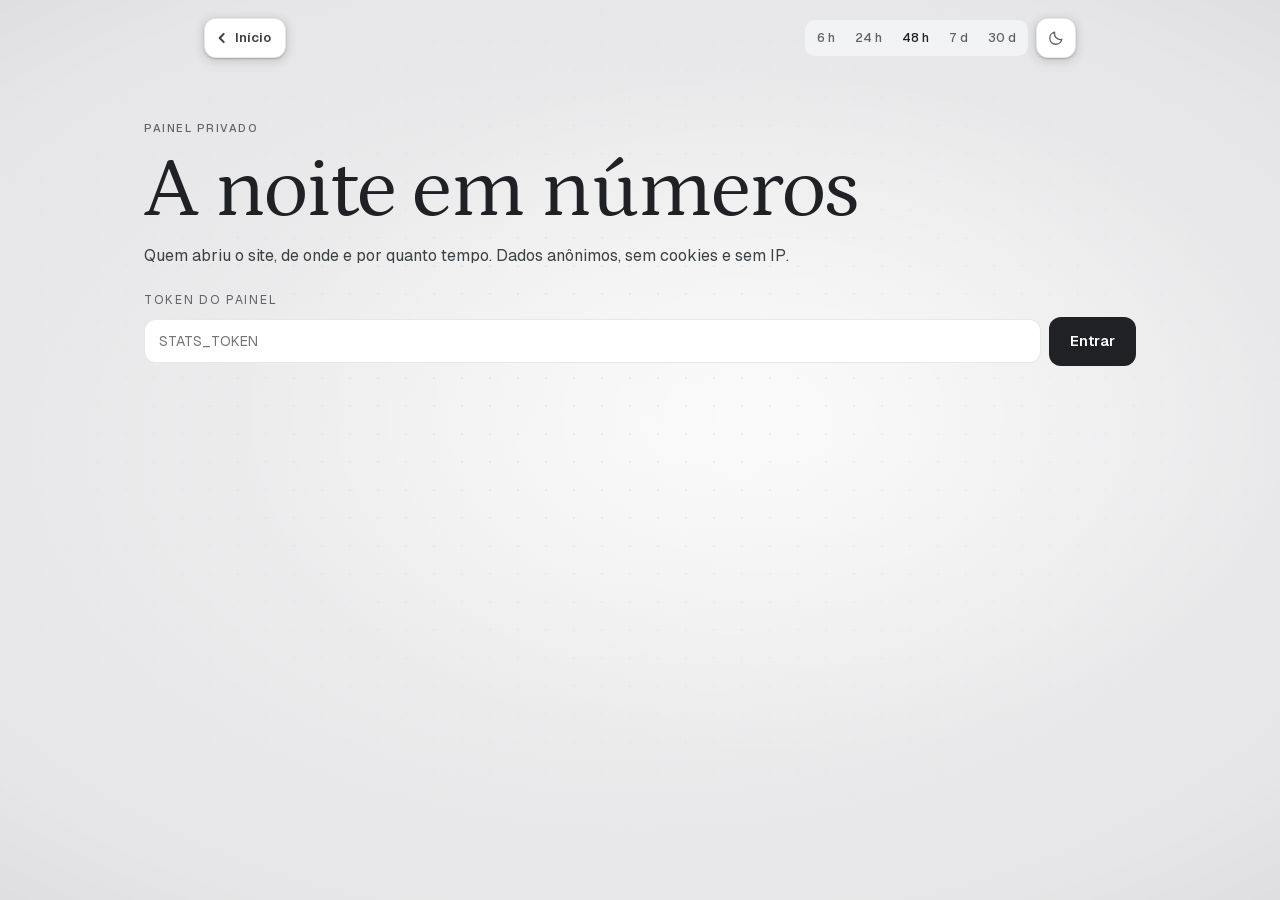
==== site/analytics.html @ 3acdb26d "Analytics próprio: beacon, Pages Functions, painel e docs de deploy - site/beacon.js: visita, aba vi" ====
<!doctype html>
<html lang="pt-BR" data-theme="light">
<head>
<meta charset="utf-8">
<meta name="viewport" content="width=device-width,initial-scale=1,viewport-fit=cover">
<meta name="robots" content="noindex, nofollow">
<meta name="theme-color" content="#f1f1f2">
<title>Analytics · Eleição 2026</title>
<link rel="icon" href="data:image/svg+xml,%3Csvg xmlns=%27http://www.w3.org/2000/svg%27 viewBox=%270 0 32 32%27%3E%3Crect width=%2732%27 height=%2732%27 rx=%278%27 fill=%27%2307090d%27/%3E%3Cpath d=%27M4 16h12v12H4z%27 fill=%27%23ff4a5c%27/%3E%3Cpath d=%27M16 4h12v12H16z%27 fill=%27%234d8dff%27/%3E%3C/svg%3E">
<script>try{var t=new URLSearchParams(location.search).get('theme')||localStorage.getItem('theme');if(t==='light'||t==='dark')document.documentElement.dataset.theme=t}catch(e){}</script>
<link rel="preconnect" href="https://fonts.googleapis.com"><link rel="preconnect" href="https://fonts.gstatic.com" crossorigin>
<link rel="stylesheet" href="https://fonts.googleapis.com/css2?family=Petrona:ital,wght@0,300..700;1,300..700&display=swap">
<link rel="stylesheet" href="style.css">
<link rel="stylesheet" href="pages.css">
</head>
<body class="page ready an">
<header class="pq-top an-top">
  <a class="back" href="index.html" aria-label="Voltar ao início"><svg viewBox="0 0 12 12" fill="none" stroke="currentColor" stroke-width="1.7" stroke-linecap="round" stroke-linejoin="round" aria-hidden="true"><path d="M7.5 2.5 4 6l3.5 3.5"/></svg><span>Início</span></a>
  <div class="an-tools">
    <div class="seg range" id="hours" role="group" aria-label="Período"><button data-h="6">6 h</button><button data-h="24">24 h</button><button data-h="48" class="on">48 h</button><button data-h="168">7 d</button><button data-h="720">30 d</button></div>
    <button class="theme-btn" id="themeBtn" type="button" aria-label="Alternar tema claro e escuro">
      <svg class="sun" viewBox="0 0 20 20" fill="none" stroke="currentColor" stroke-width="1.5" stroke-linecap="round" aria-hidden="true"><circle cx="10" cy="10" r="3.6"/><path d="M10 2.2v1.8M10 16v1.8M2.2 10H4M16 10h1.8M4.5 4.5l1.3 1.3M14.2 14.2l1.3 1.3M15.5 4.5l-1.3 1.3M5.8 14.2l-1.3 1.3"/></svg>
      <svg class="moon" viewBox="0 0 20 20" fill="none" stroke="currentColor" stroke-width="1.5" stroke-linejoin="round" aria-hidden="true"><path d="M16.5 11.6A6.8 6.8 0 0 1 8.4 3.5a6.8 6.8 0 1 0 8.1 8.1z"/></svg>
    </button>
  </div>
</header>

<main class="pq an-main">
  <section class="pq-hero">
    <p class="eyebrow">Painel privado</p>
    <h1 id="anTitle">A noite em números</h1>
    <p class="pq-lead" id="anSub">Quem abriu o site, de onde e por quanto tempo. Dados anônimos, sem cookies e sem IP.</p>
  </section>

  <form class="an-login" id="login" hidden>
    <label for="tok">Token do painel</label>
    <input id="tok" type="password" autocomplete="off" placeholder="STATS_TOKEN">
    <button class="btn primary" type="submit">Entrar</button>
    <p class="an-err" id="err" role="alert"></p>
  </form>

  <div id="dash" hidden>
    <section class="an-kpis" id="kpis"></section>

    <section class="an-block">
      <h2>Pessoas ao mesmo tempo</h2>
      <div class="an-chart" id="chart"></div>
    </section>

    <section class="an-two">
      <div class="an-block"><h2>Aparelho</h2><div id="devices"></div></div>
      <div class="an-block"><h2>TVs e origem</h2><div id="tvs"></div><div class="an-chips" id="sources"></div></div>
    </section>

    <section class="an-block"><h2>Tempo de tela por estado</h2><div class="an-states" id="states"></div></section>

    <section class="an-two">
      <div class="an-block"><h2>Cidades que mais abriram</h2><div class="an-chips" id="cities"></div></div>
      <div class="an-block"><h2>Fora do Brasil</h2><div class="an-chips" id="countries"></div><p class="an-note" id="countriesNote"></p></div>
    </section>

    <section class="an-block"><h2>Redes de onde o site foi aberto</h2><div id="orgs"></div>
      <p class="an-note">Pelo dono da rede de internet de quem abriu (ASN), nos registros do contador. Ninguém é identificado. Não representa o total: Google, Microsoft e outras nuvens costumam incluir robôs. Operadoras e provedores ficam de fora.</p></section>

    <section class="an-two">
      <div class="an-block"><h2>Páginas</h2><div id="pages"></div></div>
      <div class="an-block"><h2>Cliques nos botões</h2><div id="clicks"></div></div>
    </section>
  </div>
</main>
<script src="analytics.js"></script>
</body>
</html>
---- site/style.css ----
/* =====================================================================
   Tracker 2º turno 2026 — estilos
   Tokens → base → painéis → placar → ranking → estados → controles →
   busca/cards → tooltip → compartilhar → animações → celular
   ===================================================================== */

@font-face { font-family: "Geist"; src: url("fonts/Geist-Variable.woff2") format("woff2"); font-weight: 100 900; font-display: swap; }
@font-face { font-family: "Geist Mono"; src: url("fonts/GeistMono-Variable.woff2") format("woff2"); font-weight: 100 900; font-display: swap; }

:root {
  /* cor */
  --bg: #0b0b0c;
  --surface: rgba(20, 20, 21, .9);
  --surface-hi: rgba(255, 255, 255, .045);
  --surface-hi-2: rgba(255, 255, 255, .09);
  --line: rgba(255, 255, 255, .07);
  --line-strong: rgba(255, 255, 255, .15);
  --accent: #eef0f6; --accent-soft: rgba(255, 255, 255, .09); --accent-ink: #eef0f6;
  --thumb: rgba(255, 255, 255, .09); --seg-on: #eef0f6; --link: #b3b9c8; --ic-bg: rgba(255, 255, 255, .09); --ic-ink: #b3b9c8; --prog: #eef0f6; --prog-bg: rgba(255, 255, 255, .09);
  --hi-3: rgba(255, 255, 255, .14); --hi-4: rgba(255, 255, 255, .4); --hi-5: rgba(255, 255, 255, .22);
  --bg-glow: rgba(255, 255, 255, .06); --bg-a: #121213; --bg-b: #09090a;
  --dot: rgba(255, 255, 255, .09); --vig: rgba(0, 0, 0, .42);
  --panel-a: rgba(28, 28, 30, .94); --panel-b: rgba(18, 18, 19, .94); --panel-solid: #141415;
  --hl: rgba(255, 255, 255, .06);
  --shadow-panel: 0 24px 56px -16px rgba(0, 0, 0, .7); --shadow-pop: 0 20px 48px -8px rgba(0, 0, 0, .7); --shadow-sm: 0 8px 24px rgba(0, 0, 0, .5);
  --pop: rgba(17, 17, 18, .97); --pop-2: rgba(19, 19, 20, .97); --input: rgba(24, 24, 25, .92); --dlg: #151516;
  --chip-bg: #202022; --scroll: #333; --focus: rgba(255, 255, 255, .7);
  --label: rgba(255, 255, 255, .5); --halo: #000; --footnote: rgba(255, 255, 255, .32);
  --scrim: rgba(0, 0, 0, .5); --scrim-d: rgba(0, 0, 0, .7); --load: rgba(14, 14, 15, .6);
  --btn: #f1f1f1; --btn-h: #fff; --btn-ink: #0c0c0d;
  --card-a: rgba(255, 255, 255, .085); --card-b: rgba(255, 255, 255, .02); --card-ah: rgba(255, 255, 255, .13); --card-bh: rgba(255, 255, 255, .04);
  --chart-grid: rgba(255, 255, 255, .07); --chart-mid: rgba(255, 255, 255, .28); --chart-cur: rgba(255, 255, 255, .18); --chart-sel: rgba(255, 255, 255, .55); --chart-hov: rgba(255, 255, 255, .4);
  --text: #f1f1f1;
  --text-2: #b8b8bb;
  --muted: #85858a;
  --lula: #ff4a5c;
  --flavio: #4d8dff;
  --neutral: #2e2e31;
  /* escala de espaço e raios (múltiplos de 4) */
  --s1: 4px; --s2: 8px; --s3: 12px; --s4: 16px; --s5: 24px;
  --r-sm: 8px; --r-md: 12px; --r-lg: 18px;
  --gap: 16px;
  --lw: 484px;                     /* largura dos painéis da esquerda */
  /* movimento */
  --ease: cubic-bezier(.2, .8, .2, 1);
  --font: "Geist", ui-sans-serif, -apple-system, BlinkMacSystemFont, "Segoe UI", Roboto, sans-serif;
  /* fonte dos números grandes */
  --serif: "Petrona", ui-serif, "New York", "Iowan Old Style", Georgia, serif;
  --num: var(--serif); --num-w: 400; --num-ls: -.015em; --num-k: 1.12; --title-w: 400; --title-ls: -.02em;
  --mono: "Geist Mono", ui-monospace, SFMono-Regular, Menlo, monospace;
  color-scheme: dark;
}

* { box-sizing: border-box; margin: 0; }
html, body { height: 100%; }
body {
  color: var(--text);
  font: 400 14px/1.45 var(--font);
  font-variant-numeric: tabular-nums;
  -webkit-font-smoothing: antialiased;
  overflow: hidden;
  /* halo de luz atrás do Brasil + fundo em profundidade */
  background:
    radial-gradient(60% 55% at 60% 46%, var(--bg-glow) 0%, transparent 70%),
    radial-gradient(90% 80% at 50% 50%, var(--bg-a) 0%, var(--bg-b) 100%);
  background-color: var(--bg);
}
/* grade de pontos e vinheta, muito sutis */
body::before {
  content: ""; position: fixed; inset: 0; pointer-events: none; z-index: 0; opacity: .5;
  background-image: radial-gradient(var(--dot) 1px, transparent 1.2px);
  background-size: 28px 28px;
  -webkit-mask-image: radial-gradient(55% 55% at 58% 48%, #000, transparent);
  mask-image: radial-gradient(55% 55% at 58% 48%, #000, transparent);
}
body::after {
  content: ""; position: fixed; inset: 0; pointer-events: none; z-index: 1;
  background: radial-gradient(120% 100% at 50% 50%, transparent 55%, var(--vig) 100%);
}
a { color: inherit; }
button { font: inherit; color: inherit; cursor: pointer; }
[hidden] { display: none !important; }

:focus-visible { outline: 2px solid var(--focus); outline-offset: 2px; border-radius: var(--r-sm); }
button:focus:not(:focus-visible), input:focus:not(:focus-visible) { outline: none; }

#map { position: fixed; inset: 0; z-index: 0; }
.maplibregl-canvas { outline: none; }
.maplibregl-ctrl-attrib { display: none; }

/* ---------- painel de vidro ---------- */
.panel {
  position: fixed; z-index: 2;
  background: linear-gradient(180deg, var(--panel-a), var(--panel-b));
  backdrop-filter: blur(22px);
  -webkit-backdrop-filter: blur(22px);
  border: 1px solid var(--line);
  border-radius: var(--r-lg);
  box-shadow: inset 0 1px 0 var(--hl), var(--shadow-panel);
}

/* ---------- placar ---------- */
.score {
  top: var(--gap); left: var(--gap);
  width: var(--lw); max-width: calc(100vw - 2 * var(--gap));
  padding: var(--s4) 20px var(--s3);
}
.score-top { display: flex; justify-content: space-between; align-items: center; margin-bottom: var(--s4); }
.eyebrow { font-size: 11px; letter-spacing: .14em; text-transform: uppercase; color: var(--muted); font-weight: 500; white-space: nowrap; }

.pill {
  display: inline-flex; align-items: center; gap: 7px; white-space: nowrap;
  padding: 4px 11px 4px 9px; border-radius: 99px;
  font-size: 11px; font-weight: 600; letter-spacing: .06em; text-transform: uppercase;
  background: var(--surface-hi); color: var(--muted);
  transition: color .4s, background .4s;
}
.pill i { width: 6px; height: 6px; border-radius: 50%; background: currentColor; }
.pill[data-s="live"] { color: #ff6b7a; background: rgba(255, 74, 92, .12); }
.pill[data-s="live"] i { animation: pulse 1.6s ease-out infinite; }
.pill[data-s="done"] { color: #5fe0a0; background: rgba(95, 224, 160, .1); }
.badges { display: flex; align-items: center; gap: var(--s2); flex-shrink: 0; }
.pill.livebtn { border: 0; cursor: pointer; padding: 4px 11px 4px 7px; gap: 3px; color: var(--text); background: var(--surface-hi-2); font-family: inherit; }
.pill.livebtn svg { width: 11px; height: 11px; flex: none; }
.pill.livebtn i { display: none; }
.pill.livebtn:hover { background: var(--hi-3); }
.pill[data-s="replay"] { color: #b9a4ff; background: rgba(167, 139, 250, .13); }
.pill[data-s="stale"] { color: #ffc65c; background: rgba(255, 198, 92, .11); }
@keyframes pulse { 0% { box-shadow: 0 0 0 0 rgba(255, 74, 92, .65); } 100% { box-shadow: 0 0 0 9px rgba(255, 74, 92, 0); } }

.duel { display: grid; grid-template-columns: 1fr 1fr; gap: var(--s4); }
.cand { display: grid; grid-template-columns: 44px 1fr; grid-template-areas: "ph who" "pc pc" "vt vt"; column-gap: 10px; align-items: center; min-width: 0; }
.cand.flavio { text-align: right; grid-template-columns: 1fr 44px; grid-template-areas: "who ph" "pc pc" "vt vt"; }
.ph { grid-area: ph; width: 44px; height: 44px; border-radius: 50%; object-fit: cover; object-position: top; border: 2px solid; background: var(--chip-bg); transition: transform .5s var(--ease); }
.cand:hover .ph { transform: scale(1.06); }
.lula .ph { border-color: var(--lula); }
.flavio .ph { border-color: var(--flavio); }
.who { grid-area: who; line-height: 1.2; min-width: 0; }
.who .nm { font-weight: 600; font-size: 15px; letter-spacing: -.01em; display: block; white-space: nowrap; overflow: hidden; text-overflow: ellipsis; }
.who small { color: var(--muted); font-size: 11px; font-weight: 500; letter-spacing: .08em; }

/* número grande: leve, com % menor e mais discreto */
.pc { grid-area: pc; display: flex; align-items: flex-start; margin-top: var(--s3); font-family: var(--num); font-variant-numeric: lining-nums; font-size: calc(46px * var(--num-k)); font-weight: var(--num-w); letter-spacing: var(--num-ls); line-height: 1; }
.flavio .pc { justify-content: flex-end; }
.lula .pc { color: var(--lula); }
.flavio .pc { color: var(--flavio); }
.pc .pct { font-size: .46em; font-weight: 400; letter-spacing: 0; opacity: .6; margin: .3em 0 0 3px; }
.pc.empty .pct { display: none; }
.vt { grid-area: vt; color: var(--muted); font-size: 12.5px; margin-top: var(--s2); display: flex; gap: 4px; align-items: center; line-height: 1.2; }
.flavio .vt { justify-content: flex-end; }

/* números com dígitos que rolam */
.roll { display: inline-flex; line-height: 1; height: 1em; font-variant-numeric: tabular-nums; }
.dg { display: inline-block; height: 1em; width: 1ch; overflow: hidden; text-align: center; }
.dg i { display: block; font-style: normal; transform: translateY(calc(var(--d, 0) * -1em)); transition: transform 1s var(--ease); }
.dg b { display: block; height: 1em; font-weight: inherit; }
.ch { display: inline-block; height: 1em; }
/* números grandes: colunas mais justas (a fonte dos números é quase proporcional); o recorte vertical continua, o horizontal é folgado */
.pc .dg { width: .86ch; overflow: visible; clip-path: inset(0 -.35em); }
.pc .ch { margin: 0 -.02em; }
.vt .roll { height: 1.2em; line-height: 1.2; }
.vt .dg, .vt .dg b, .vt .ch { height: 1.2em; }
.vt .dg i { transform: translateY(calc(var(--d, 0) * -1.2em)); }
.roll.bump { animation: bump 1.1s var(--ease); }
@keyframes bump { 0% { filter: brightness(1.9) drop-shadow(0 0 10px currentColor); } 100% { filter: none; } }
body.noanim .dg i { transition: none; }

.split { position: relative; display: flex; height: 6px; border-radius: 99px; overflow: hidden; margin-top: var(--s4); background: var(--neutral); }
.split b { display: block; height: 100%; transition: width 1s var(--ease); }
.split .l { background: linear-gradient(90deg, #ff6676, var(--lula)); width: 50%; }
.split .f { background: linear-gradient(90deg, var(--flavio), #77a6ff); width: 50%; margin-left: auto; }
.split u { position: absolute; left: 50%; top: -2px; bottom: -2px; width: 2px; margin-left: -1px; background: var(--panel-solid); }
.lead { margin-top: var(--s3); font-size: 13px; font-weight: 500; text-align: center; min-height: 19px; color: var(--text-2); transition: color .4s; }
.lead.l { color: var(--lula); }
.lead.f { color: var(--flavio); }

.prog { height: 3px; background: var(--prog-bg); border-radius: 99px; margin-top: var(--s4); overflow: hidden; }
.prog i { display: block; height: 100%; width: 0; background: var(--prog); border-radius: 99px; transition: width 1s var(--ease); }
.row { display: flex; justify-content: space-between; gap: var(--s3); }
.meta { margin-top: var(--s2); font-size: 12px; color: var(--muted); }
.won { display: flex; gap: var(--s4); margin-top: var(--s3); padding-top: var(--s3); border-top: 1px solid var(--line); font-size: 12px; color: var(--muted); flex-wrap: wrap; }
.won span { display: inline-flex; align-items: center; gap: 6px; }
.won b { color: var(--text); font-size: 13px; font-weight: 600; }
.dot { width: 8px; height: 8px; border-radius: 50%; display: inline-block; flex: none; }

/* ---------- ranking dos demais candidatos (recolhido: 3 primeiros) ---------- */
.rank { margin-top: var(--s4); padding-top: var(--s3); border-top: 1px solid var(--line); }
.rank-head { display: flex; justify-content: space-between; align-items: center; font-size: 11px; letter-spacing: .14em; text-transform: uppercase; color: var(--muted); font-weight: 500; margin-bottom: var(--s2); }
.link { display: inline-flex; align-items: center; gap: 4px; background: none; border: 0; padding: 2px 4px; margin: -2px -4px; color: var(--link); font-size: 12px; letter-spacing: 0; text-transform: none; font-weight: 500; border-radius: 6px; }
.link:hover { color: var(--text); text-decoration: underline; }
.link svg { width: 12px; height: 12px; transition: transform .4s var(--ease); }
.score.rank-open .link svg { transform: rotate(180deg); }
.rank-wrap {
  max-height: 100px; overflow: hidden; position: relative;
  transition: max-height .5s var(--ease);
  -webkit-mask-image: linear-gradient(#000 62%, transparent); mask-image: linear-gradient(#000 62%, transparent);
}
.score.rank-open .rank-wrap { max-height: clamp(110px, calc(100vh - 650px), 330px); overflow-y: auto; -webkit-mask-image: none; mask-image: none; scrollbar-width: thin; scrollbar-color: var(--scroll) transparent; }
#rankList { list-style: none; padding: 0; }
#rankList li { display: grid; grid-template-columns: 24px minmax(0, 1fr) 52px 78px; gap: var(--s2); align-items: center; padding: 3px 0; font-size: 12.5px; }
#rankList img { width: 24px; height: 24px; border-radius: 50%; object-fit: cover; object-position: top; border: 1.5px solid var(--c); background: var(--chip-bg); }
.rn { white-space: nowrap; overflow: hidden; text-overflow: ellipsis; font-weight: 500; }
.rn small { color: var(--muted); font-weight: 400; font-size: 10px; margin-left: 4px; letter-spacing: .04em; }
.rb { display: block; height: 3px; background: var(--surface-hi); border-radius: 99px; margin-top: 3px; }
.rb b { display: block; height: 100%; border-radius: 99px; transition: width .8s var(--ease); }
.rp { text-align: right; font-weight: 600; }
.rv { text-align: right; color: var(--muted); }
.rank-foot { font-size: 11px; color: var(--muted); line-height: 1.5; max-height: 0; opacity: 0; overflow: hidden; transition: max-height .5s var(--ease), opacity .4s, margin .4s; }
.score.rank-open .rank-foot { max-height: 60px; opacity: 1; margin-top: var(--s2); }

/* ---------- lateral: estados ---------- */
.side { top: var(--gap); right: var(--gap); bottom: var(--gap); width: 300px; display: flex; flex-direction: column; overflow: hidden; }
.side-grab { display: block; }
.side-head { display: flex; align-items: center; justify-content: space-between; gap: var(--s2); padding: var(--s4) var(--s4) var(--s3); min-height: 58px; }
.side-title { display: flex; align-items: center; gap: var(--s2); min-width: 0; }
.back { display: inline-flex; align-items: center; justify-content: center; width: 28px; height: 28px; margin-left: -6px; border: 0; border-radius: var(--r-sm); background: var(--ic-bg); color: var(--ic-ink); }
.back:hover { background: var(--surface-hi-2); color: var(--text); }
.back svg { width: 14px; height: 14px; }
.side.in-detail h2 { color: var(--text); font-size: 15px; letter-spacing: -.01em; text-transform: none; font-weight: 600; }
.side h2, .evo h2 { font-size: 11px; letter-spacing: .14em; text-transform: uppercase; color: var(--muted); font-weight: 500; }
.x { display: none; background: none; border: 0; font-size: 24px; line-height: 1; color: var(--muted); padding: 0 4px; }
#ufList { list-style: none; padding: 0 var(--s2) var(--s2); overflow-y: auto; flex: 1; scrollbar-width: thin; scrollbar-color: var(--scroll) transparent; position: relative; }
#ufList li { display: grid; grid-template-columns: 28px 1fr 62px; align-items: center; gap: var(--s2); padding: 7px var(--s2); border-radius: var(--r-sm); cursor: pointer; transition: background .2s; }
#ufList li:hover { background: var(--surface-hi); }
#ufList li.on { background: var(--surface-hi-2); }
#ufList .sg { font-weight: 600; font-size: 12px; letter-spacing: .02em; }
#ufList .bar { position: relative; height: 5px; background: var(--surface-hi); border-radius: 99px; }
#ufList .bar::after { content: ""; position: absolute; left: 50%; top: -2px; bottom: -2px; width: 1px; background: var(--hi-5); }
#ufList .bar i { position: absolute; top: 0; bottom: 0; border-radius: 99px; width: 0; transition: width .8s var(--ease), background .4s; }
#ufList .mg { text-align: right; font-size: 12px; font-weight: 500; transition: color .4s; }
#ufList li.empty { display: block; color: var(--muted); cursor: default; padding: var(--s4) var(--s2); }
#ufList li.empty:hover { background: none; }
.evo { padding: var(--s3) var(--s4) var(--s4); border-top: 1px solid var(--line); }
.evo-head { display: flex; align-items: center; justify-content: space-between; margin-bottom: var(--s2); }
.mini { display: inline-flex; align-items: center; gap: 6px; padding: 4px 10px 4px 8px; border: 1px solid var(--line); border-radius: 99px; background: var(--surface-hi); color: var(--link); font-size: 12px; font-weight: 500; transition: background .2s, color .2s; }
.mini:hover { background: var(--surface-hi-2); color: var(--text); }
.mini svg { width: 11px; height: 11px; }
.evo-chart { position: relative; touch-action: none; cursor: crosshair; }
#spark { display: block; width: 100%; height: 132px; overflow: visible; }
#spark text { font: 500 9.5px var(--font); fill: var(--muted); }
.evo-tip { position: absolute; top: 0; z-index: 3; transform: translateX(-50%); pointer-events: none; padding: 6px 9px; border-radius: var(--r-sm); background: var(--pop); border: 1px solid var(--line); font-size: 11px; line-height: 1.5; white-space: nowrap; box-shadow: var(--shadow-sm); }
.evo-tip b { font-weight: 600; }
.evo-tip .l { color: var(--lula); } .evo-tip .f { color: var(--flavio); }
.evo-foot { display: flex; justify-content: space-between; align-items: center; margin-top: var(--s2); font-size: 11px; color: var(--muted); }
.evo-lg { display: inline-flex; align-items: center; gap: 5px; }
.evo-lg i { width: 7px; height: 7px; border-radius: 50%; display: inline-block; margin-left: 6px; }
.evo-lg .l { background: var(--lula); } .evo-lg .f { background: var(--flavio); }

/* ---------- detalhe do estado / exterior ---------- */
.detail { flex: 1; overflow-y: auto; padding: 0 var(--s4) var(--s4); scrollbar-width: thin; scrollbar-color: var(--scroll) transparent; animation: pop .35s var(--ease); }
.detail .sec { margin-top: var(--s4); }
.detail .sec:first-child { margin-top: var(--s2); }
.detail .sec > h3 { font-size: 11px; letter-spacing: .14em; text-transform: uppercase; color: var(--muted); font-weight: 500; margin-bottom: var(--s2); }
.d-duel { display: grid; grid-template-columns: 1fr 1fr; gap: var(--s3); }
.d-duel .c { min-width: 0; }
.d-duel .c.f { text-align: right; }
.d-duel .nm { font-size: 12px; color: var(--text-2); }
.d-duel .big { font-family: var(--num); font-variant-numeric: lining-nums; font-size: calc(28px * var(--num-k)); font-weight: var(--num-w); letter-spacing: var(--num-ls); line-height: 1.1; }
.d-duel .l .big { color: var(--lula); } .d-duel .f .big { color: var(--flavio); }
.d-duel .big small { font-size: .5em; opacity: .6; font-weight: 400; margin-left: 2px; }
.d-duel .v { font-size: 11.5px; color: var(--muted); }
.d-stats { display: grid; grid-template-columns: repeat(3, 1fr); gap: var(--s2); }
.d-stats > div { padding: var(--s2) 10px; border-radius: var(--r-sm); background: var(--surface-hi); }
.d-stats b { display: block; font-size: 15px; font-weight: 500; letter-spacing: -.01em; }
.d-stats span { font-size: 10.5px; color: var(--muted); }
.d-list { list-style: none; padding: 0; }
.d-list li { display: grid; grid-template-columns: minmax(0, 1fr) auto auto; gap: var(--s2); align-items: center; padding: 6px var(--s2); margin: 0 calc(var(--s2) * -1); border-radius: var(--r-sm); font-size: 12.5px; cursor: pointer; transition: background .2s; }
.d-list li:hover { background: var(--surface-hi); }
.d-list .cn { white-space: nowrap; overflow: hidden; text-overflow: ellipsis; font-weight: 500; }
.d-list .cm { font-size: 11.5px; font-weight: 500; }
.d-list .cv { color: var(--muted); font-size: 11.5px; min-width: 62px; text-align: right; }
.d-chips { display: flex; flex-wrap: wrap; gap: 6px 12px; font-size: 12px; color: var(--muted); }
.d-chips span { display: inline-flex; align-items: center; gap: 6px; }
.d-chips b { color: var(--text); font-weight: 600; }
.d-note { font-size: 12px; color: var(--muted); }

/* ---------- controles ---------- */
.controls { left: var(--gap); bottom: var(--gap); padding: var(--s3); display: flex; flex-direction: column; gap: 10px; width: var(--lw); max-width: calc(100vw - 2 * var(--gap)); }
.grab { display: none; }
.ctl-row { display: flex; flex-wrap: wrap; gap: var(--s2); justify-content: space-between; }
.ctl-extra { display: grid; grid-template-rows: 1fr; transition: grid-template-rows .45s var(--ease), opacity .35s; }
.ctl-extra-in { overflow: hidden; min-height: 0; display: flex; flex-direction: column; gap: 10px; }

/* segmentado com indicador deslizante */
.seg { position: relative; display: inline-flex; background: var(--surface-hi); border-radius: 10px; padding: 3px; gap: 2px; }
.seg .thumb { position: absolute; top: 3px; bottom: 3px; left: 0; width: 0; background: var(--thumb); border-radius: var(--r-sm); box-shadow: inset 0 1px 0 var(--hl); transition: transform .4s var(--ease), width .4s var(--ease); pointer-events: none; }
.seg button { position: relative; z-index: 1; display: inline-flex; align-items: center; gap: 6px; background: none; border: 0; padding: 6px 9px; border-radius: var(--r-sm); color: var(--muted); font-weight: 500; font-size: 12.5px; white-space: nowrap; transition: color .25s; }
.seg button:hover { color: var(--text-2); }
.seg button.on { color: var(--seg-on); }
.seg button svg { width: 14px; height: 14px; flex: none; }
.seg.small button { padding: 3px 10px; font-size: 12px; }
.legend { display: grid; grid-template-columns: auto 1fr auto; gap: 10px; align-items: center; font-size: 11px; color: var(--muted); }
.ramp { height: 6px; border-radius: 99px; }
.legend.r1 { display: flex; flex-wrap: wrap; gap: 4px 12px; align-items: center; }
.lg-note { flex-basis: 100%; font-size: 11px; color: var(--muted); }
.lg-bar { flex-basis: 100%; display: grid; grid-template-columns: auto 1fr auto; gap: 10px; align-items: center; font-size: 11px; color: var(--muted); }
.chip { display: inline-flex; align-items: center; gap: 6px; font-size: 11px; color: var(--muted); }
.chip b { color: var(--text); font-weight: 500; }
.grain-row { display: flex; align-items: center; gap: 10px; flex-wrap: wrap; }
.h-note { font-size: 11px; color: var(--muted); }

.btn { display: inline-flex; align-items: center; justify-content: center; gap: 7px; background: var(--surface-hi); border: 1px solid var(--line); border-radius: 10px; padding: 8px 14px; font-weight: 500; font-size: 13px; text-decoration: none; text-align: center; transition: background .2s, transform .2s var(--ease); }
.btn:hover { background: var(--surface-hi-2); }
.btn:active { transform: scale(.97); }
.btn svg { width: 15px; height: 15px; }
.btn.primary { background: var(--btn); color: var(--btn-ink); border-color: transparent; font-weight: 600; }
.btn.primary:hover { background: var(--btn-h); }
.actions { display: none; }

/* ---------- busca e card da cidade ---------- */
.search { position: fixed; z-index: 16; left: var(--gap); width: min(var(--lw), calc(100vw - 2 * var(--gap))); bottom: calc(var(--ctl-h, 150px) + var(--gap) * 2); }
.search.inpanel { position: relative; left: auto; bottom: auto; width: auto; z-index: 3; }
.search input { width: 100%; height: 42px; padding: 0 38px; color: var(--text); font: inherit; font-size: 14px; background: var(--input); backdrop-filter: blur(22px); -webkit-backdrop-filter: blur(22px); border: 1px solid var(--line); border-radius: var(--r-md); outline: none; box-shadow: inset 0 1px 0 var(--hl), var(--shadow-pop); transition: border-color .2s, box-shadow .2s; }
.search.inpanel input { background: var(--surface-hi); box-shadow: none; backdrop-filter: none; }
.search input::placeholder { color: var(--muted); }
.search input:focus { border-color: var(--line-strong); box-shadow: 0 0 0 3px var(--surface-hi-2), var(--shadow-pop); }
.search .mag, .search .clr { z-index: 2; }
.search .mag { position: absolute; left: 13px; top: 13px; color: var(--muted); pointer-events: none; }
.search .clr { position: absolute; right: 6px; top: 6px; width: 30px; height: 30px; border: 0; border-radius: var(--r-sm); background: none; color: var(--muted); font-size: 20px; line-height: 1; }
.search .clr:hover { background: var(--surface-hi-2); color: var(--text); }
#sres { position: absolute; left: 0; right: 0; bottom: calc(100% + 6px); list-style: none; padding: 5px; max-height: 330px; overflow-y: auto; background: var(--pop-2); border: 1px solid var(--line); border-radius: var(--r-md); box-shadow: var(--shadow-pop); animation: pop .22s var(--ease); transform-origin: bottom; }
#sres li { display: flex; align-items: center; gap: 9px; padding: 8px 10px; border-radius: var(--r-sm); cursor: pointer; font-size: 14px; }
#sres li.on, #sres li:hover { background: var(--surface-hi-2); }
#sres li.none { color: var(--muted); cursor: default; }
#sres .nm { flex: 1; min-width: 0; white-space: nowrap; overflow: hidden; text-overflow: ellipsis; }
#sres mark { background: none; color: var(--text); font-weight: 700; text-decoration: underline; text-decoration-color: var(--hi-4); text-underline-offset: 3px; }
#sres .uf { color: var(--muted); font-size: 12px; font-weight: 500; }
@keyframes pop { from { opacity: 0; transform: translateY(6px) scale(.98); } }

.pin { position: fixed; z-index: 17; left: var(--gap); width: min(300px, calc(100vw - 2 * var(--gap))); max-height: 55vh; overflow-y: auto; bottom: calc(var(--ctl-h, 150px) + var(--gap) * 2); background: var(--pop); border: 1px solid var(--line); border-radius: var(--r-lg); padding: var(--s3) var(--s4); box-shadow: var(--shadow-pop); animation: pop .3s var(--ease); }
.pin.wide { width: min(310px, calc(100vw - 2 * var(--gap))); }
.pin .x { display: block; position: absolute; top: 6px; right: 8px; }
.pin h4 { font-size: 15px; font-weight: 600; padding-right: 22px; margin-bottom: 2px; letter-spacing: -.01em; }

/* ---------- tooltip e conteúdo dos cards ---------- */
.tip { position: fixed; z-index: 20; pointer-events: none; width: 250px; background: var(--pop); border: 1px solid var(--line); border-radius: var(--r-md); padding: var(--s3) 14px; box-shadow: var(--shadow-pop); }
.tip.wide { width: 292px; }
.tip h4 { font-size: 14px; font-weight: 600; margin-bottom: 2px; letter-spacing: -.01em; }
.tip .sub, .pin .sub { font-size: 11px; color: var(--muted); margin-bottom: var(--s2); }
.tip .tr, .pin .tr { display: grid; grid-template-columns: 1fr auto; font-size: 13px; padding: 2px 0; gap: var(--s2); }
.tip .tr b, .pin .tr b { font-weight: 600; }
.tr.l b { color: var(--lula); }
.tr.f b { color: var(--flavio); }
.tip .tr span, .pin .tr span { color: var(--muted); font-size: 12px; text-align: right; }
.tip .cl, .pin .cl { display: grid; grid-template-columns: 1fr auto; font-size: 12.5px; padding: 1.5px 0; gap: var(--s2); }
.tip .cl b, .pin .cl b { font-weight: 500; white-space: nowrap; }
.tip .cl span, .pin .cl span { color: var(--muted); font-size: 11.5px; text-align: right; }
.cl.lead1 span { color: var(--text); }
.tsplit { display: flex; height: 5px; border-radius: 99px; overflow: hidden; margin: 7px 0 6px; background: var(--neutral); }
.tsplit i:first-child { background: var(--lula); }
.tsplit i:last-child { background: var(--flavio); }
.tip .cmp, .pin .cmp { margin-top: 7px; padding-top: 7px; border-top: 1px solid var(--line); font-size: 11px; color: var(--muted); }

.foot { position: fixed; z-index: 2; right: calc(var(--gap) + 316px); bottom: 8px; font-size: 11px; color: var(--footnote); }
.foot a { text-decoration: none; }
.uf-label { color: var(--label); font-size: 9.5px; font-weight: 600; letter-spacing: .08em; pointer-events: none; text-shadow: 0 0 3px var(--halo), 0 0 6px var(--halo); transition: opacity .5s; }
body.mode3d .uf-label { opacity: 0; }

/* ---------- compartilhar ---------- */
dialog { margin: auto; border: 1px solid var(--line); border-radius: 20px; background: var(--dlg); color: var(--text); padding: 0; width: min(760px, calc(100vw - 24px)); box-shadow: var(--shadow-pop); }
dialog[open] { animation: pop .35s var(--ease); }
dialog::backdrop { background: var(--scrim-d); backdrop-filter: blur(6px); }
.dlg { padding: var(--s5) 20px 20px; position: relative; }
.dlg h3 { margin-bottom: var(--s3); font-weight: 600; letter-spacing: -.01em; }
.dlg .x { display: block; position: absolute; top: 14px; right: 16px; }
#sharePrev { width: 100%; border-radius: var(--r-md); display: block; background: #000; aspect-ratio: 16 / 9; }
.dlg-actions { display: flex; gap: var(--s2); margin-top: var(--s4); flex-wrap: wrap; }
.dlg-actions .btn { flex: 1; min-width: 130px; }

/* ---------- carregando ---------- */
.loading { position: fixed; inset: 0; z-index: 30; display: grid; place-content: center; justify-items: center; gap: 18px; color: var(--muted); font-size: 12px; letter-spacing: .14em; text-transform: uppercase; pointer-events: none; background: radial-gradient(60% 50% at 50% 50%, var(--load), transparent); transition: opacity .7s var(--ease), visibility .7s; }
.loading.done { opacity: 0; visibility: hidden; }
.mark { position: relative; width: 36px; height: 36px; }
.mark::before, .mark::after { content: ""; position: absolute; width: 16px; height: 16px; border-radius: 4px; animation: mark 1.6s var(--ease) infinite; }
.mark::before { left: 0; top: 18px; background: var(--lula); }
.mark::after { left: 18px; top: 0; background: var(--flavio); animation-delay: .25s; }
@keyframes mark { 0%, 100% { transform: translate(0, 0) scale(1); opacity: 1; } 50% { transform: translate(2px, -2px) scale(.7); opacity: .55; } }

/* ---------- entrada dos painéis ---------- */
body:not(.ready) .panel, body:not(.ready) .search { opacity: 0; }
body.ready .panel, body.ready .search { animation: rise .8s var(--ease) backwards; }
body.ready .score { animation-delay: .05s; }
body.ready .side { animation-delay: .18s; }
body.ready .search { animation-delay: .24s; }
body.ready .controls { animation-delay: .3s; }
@keyframes rise { from { opacity: 0; transform: translateY(14px) scale(.985); } }

/* modo para gerar a imagem de preview (og.png): ?og */
body.og .side, body.og .controls, body.og .foot, body.og .scrim, body.og .search { display: none; }
body.og .loading { display: none; }
body.og .panel, body.og .search { animation: none !important; opacity: 1 !important; }

/* ---------- telas largas ---------- */
@media (min-width: 1151px) {
  .search { top: var(--gap); bottom: auto; left: calc(var(--gap) + var(--lw) + 14px); width: min(380px, calc(100vw - var(--lw) - 300px - 5 * var(--gap) - 14px)); }
  #sres { bottom: auto; top: calc(100% + 6px); transform-origin: top; }
  .pin { bottom: auto; top: calc(var(--gap) + 42px + 10px); left: calc(var(--gap) + var(--lw) + 14px); }
}
@media (max-width: 1150px) { .search.inpanel #sres { bottom: calc(100% + 8px); } }

/* ---------- celular: gavetas ---------- */
@media (max-width: 900px) {
  :root { --gap: 10px; }
  .score { width: auto; right: var(--gap); padding: var(--s3) var(--s4) 10px; }
  .score-top { margin-bottom: var(--s3); }
  .pc { font-size: calc(36px * var(--num-k)); margin-top: var(--s2); }
  .ph { width: 34px; height: 34px; }
  .cand { grid-template-columns: 34px 1fr; }
  .cand.flavio { grid-template-columns: 1fr 34px; }
  .who .nm { font-size: 13px; }
  .vt { font-size: 12px; margin-top: 6px; }
  .won { display: none; }
  .split { margin-top: var(--s3); }
  .lead { margin-top: var(--s2); font-size: 12.5px; }
  .prog { margin-top: var(--s3); }
  .rank { margin-top: var(--s3); padding-top: var(--s2); }
  .rank-wrap { max-height: 0; -webkit-mask-image: none; mask-image: none; }          /* celular: só o título; abre com 'Ver todos' */
  .score.rank-open .rank-wrap { max-height: 34vh; }
  .rank-head { margin-bottom: 0; }
  .score.rank-open .rank-head { margin-bottom: var(--s2); }

  .controls { left: var(--gap); right: var(--gap); bottom: calc(var(--gap) + env(safe-area-inset-bottom)); width: auto; max-width: none; padding-top: 6px; }
  .grab { display: block; align-self: center; width: 100%; height: 14px; padding: 0; background: none; border: 0; position: relative; touch-action: none; }
  .grab::before { content: ""; position: absolute; left: 50%; top: 4px; width: 36px; height: 4px; margin-left: -18px; border-radius: 99px; background: var(--line-strong); }
  .controls.collapsed .ctl-extra { grid-template-rows: 0fr; opacity: 0; }
  .ctl-row { flex-wrap: wrap; }
  .seg button { padding: 6px 10px; font-size: 12px; }
  .actions { display: flex; }
  .actions .btn { flex: 1; }

  /* gaveta dos estados: três posições (fechada, meia, cheia), arrastável */
  .side { top: auto; left: 0; right: 0; bottom: 0; width: auto; height: min(86vh, 760px); border-radius: 22px 22px 0 0; border-bottom: 0; z-index: 25; transform: translateY(var(--y, 100%)); transition: transform .5s var(--ease); padding-bottom: env(safe-area-inset-bottom); animation: none !important; }
  .side.dragging { transition: none; }
  .side-grab { display: block; position: relative; touch-action: none; cursor: grab; padding-top: 8px; }
  .side-grab::before { content: ""; display: block; width: 40px; height: 4px; margin: 0 auto; border-radius: 99px; background: var(--line-strong); }
  .side-head { padding-top: var(--s3); }
  .side .x { display: block; }
  .scrim { position: fixed; inset: 0; z-index: 24; background: var(--scrim); opacity: 0; pointer-events: none; transition: opacity .4s; }
  .scrim.on { opacity: 1; pointer-events: auto; }
  .foot { display: none; }
  .evo svg { height: 56px; }

  /* card da cidade compacto (4 primeiros), expande com um toque */
  .pin:not(.open) .cl:nth-of-type(n+6), .pin:not(.open) .cmp { display: none; }
  .pin:not(.open)::after { content: "Toque para ver todos"; display: block; margin-top: 6px; font-size: 11px; color: var(--muted); }
  .pin { max-height: 62vh; }
}
@media (min-width: 901px) { .scrim { display: none; } }

@media (prefers-reduced-motion: reduce) {
  *, *::before, *::after { animation: none !important; transition: none !important; }
  body:not(.ready) .panel, body:not(.ready) .search { opacity: 1; }
}

.d-cand { margin-bottom: 7px; }
.d-cand .top { display: flex; justify-content: space-between; gap: var(--s2); font-size: 12.5px; }
.d-cand .top b { font-weight: 500; }
.d-cand .top span { color: var(--muted); font-size: 11.5px; }
.d-cand .rb b { transition: width .8s var(--ease); }

@media (max-width: 900px) {
  .score-top { gap: var(--s2); }
  .eyebrow { min-width: 0; overflow: hidden; text-overflow: ellipsis; }
}

/* ---------- cartão do Exterior (fora da lista de estados) ---------- */
.ext-card { display: flex; align-items: center; gap: var(--s3); width: calc(100% - 2 * var(--s2)); margin: 0 var(--s2) var(--s2); padding: 10px var(--s3); text-align: left; border: 1px solid var(--line-strong); border-radius: var(--r-md); background: linear-gradient(135deg, var(--card-a), var(--card-b)); box-shadow: inset 0 1px 0 var(--hl); transition: background .25s, transform .25s var(--ease), border-color .25s; flex: none; }
.ext-card:hover { background: linear-gradient(135deg, var(--card-ah), var(--card-bh)); border-color: var(--line-strong); transform: translateY(-1px); }
.ext-card:active { transform: scale(.985); }
.ext-ic { display: grid; place-items: center; width: 34px; height: 34px; flex: none; border-radius: 50%; background: var(--ic-bg); color: var(--ic-ink); }
.ext-ic svg { width: 18px; height: 18px; }
.ext-tx { min-width: 0; line-height: 1.25; }
.ext-tx b { display: block; font-size: 13.5px; font-weight: 600; letter-spacing: -.01em; }
.ext-tx small { display: block; font-size: 11px; color: var(--muted); white-space: nowrap; overflow: hidden; text-overflow: ellipsis; }
.ext-res { margin-left: auto; font-size: 12px; font-weight: 600; white-space: nowrap; }
.ext-go { width: 12px; height: 12px; color: var(--muted); flex: none; transition: transform .25s var(--ease); }
.ext-card:hover .ext-go { transform: translateX(2px); color: var(--text); }

/* ---------- botão de tema ---------- */
.search input { padding-right: 76px; }
.search .clr { right: 40px; }
.theme-btn { position: absolute; z-index: 2; right: 6px; top: 6px; width: 30px; height: 30px; display: grid; place-items: center; border: 0; border-radius: var(--r-sm); background: none; color: var(--muted); transition: background .2s, color .2s, transform .4s var(--ease); }
.theme-btn:hover { background: var(--surface-hi-2); color: var(--text); }
.theme-btn svg { width: 16px; height: 16px; }
.theme-btn .moon { display: none; }
:root[data-theme="light"] .theme-btn .sun { display: none; }
:root[data-theme="light"] .theme-btn .moon { display: block; }
.theme-btn:active { transform: rotate(25deg) scale(.92); }

/* =====================================================================
   TEMA CLARO — estilo "mapa": água azul-clara de fundo, painéis brancos com
   sombra suave, teal como destaque e vermelho/azul do próprio Maps nos dados
   ===================================================================== */
:root[data-theme="light"] {
  color-scheme: light;
  --bg: #ebebec; --surface: #fff;
  --surface-hi: rgba(60, 64, 67, .06); --surface-hi-2: rgba(60, 64, 67, .1);
  --line: rgba(60, 64, 67, .12); --line-strong: rgba(60, 64, 67, .24);
  --text: #202124; --text-2: #3c4043; --muted: #5f6368;
  --lula: #d93025; --flavio: #1a73e8; --neutral: #dadce0;
  --accent: #202124; --accent-soft: rgba(32, 33, 36, .08); --accent-ink: #202124;
  --thumb: rgba(32, 33, 36, .08); --seg-on: #202124; --link: #3c4043; --ic-bg: rgba(32, 33, 36, .08); --ic-ink: #3c4043; --prog: #202124; --prog-bg: rgba(60, 64, 67, .12);
  --hi-3: rgba(60, 64, 67, .14); --hi-4: rgba(60, 64, 67, .4); --hi-5: rgba(60, 64, 67, .3);
  --bg-glow: rgba(255, 255, 255, .7); --bg-a: #f1f1f2; --bg-b: #e1e1e3;
  --dot: rgba(0, 0, 0, .1); --vig: rgba(0, 0, 0, .09);
  --panel-a: rgba(255, 255, 255, .98); --panel-b: rgba(255, 255, 255, .96); --panel-solid: #fff;
  --hl: transparent;
  --shadow-panel: 0 1px 2px rgba(60, 64, 67, .3), 0 2px 8px 2px rgba(60, 64, 67, .16);
  --shadow-pop: 0 2px 4px rgba(60, 64, 67, .25), 0 6px 18px 4px rgba(60, 64, 67, .16);
  --shadow-sm: 0 2px 8px rgba(60, 64, 67, .25);
  --pop: #fff; --pop-2: #fff; --input: #fff; --dlg: #fff;
  --chip-bg: #e8eaed; --scroll: #bdc1c6; --focus: #202124;
  --label: #3c4043; --halo: rgba(255, 255, 255, .95); --footnote: rgba(32, 33, 36, .55);
  --scrim: rgba(32, 33, 36, .4); --scrim-d: rgba(32, 33, 36, .5); --load: rgba(213, 230, 243, .8);
  --btn: #202124; --btn-h: #000; --btn-ink: #fff;
  --card-a: #fff; --card-b: #f6f6f6; --card-ah: #fff; --card-bh: #eeeeef;
  --chart-grid: rgba(60, 64, 67, .1); --chart-mid: rgba(60, 64, 67, .35); --chart-cur: rgba(60, 64, 67, .25); --chart-sel: #202124; --chart-hov: rgba(60, 64, 67, .5);
}
:root[data-theme="light"] .panel { border-color: rgba(60, 64, 67, .08); }
:root[data-theme="light"] .search input { border-color: rgba(60, 64, 67, .1); }
:root[data-theme="light"] .search input:focus { border-color: var(--accent); box-shadow: 0 0 0 3px rgba(32, 33, 36, .12), var(--shadow-pop); }
:root[data-theme="light"] .pill { background: #f1f3f4; }
:root[data-theme="light"] .pill[data-s="live"] { color: #c5221f; background: #fce8e6; }
:root[data-theme="light"] .pill[data-s="done"] { color: #137333; background: #e6f4ea; }
:root[data-theme="light"] .pill[data-s="stale"] { color: #b06000; background: #fef0cd; }
:root[data-theme="light"] .pill[data-s="replay"] { color: #7627bb; background: #f3e8fd; }
:root[data-theme="light"] .pill.livebtn { background: rgba(32, 33, 36, .08); color: #202124; }
:root[data-theme="light"] .pill.livebtn:hover { background: #bfe5e8; }
:root[data-theme="light"] .seg { background: #f1f3f4; }
:root[data-theme="light"] .seg button:hover { color: var(--text); }
:root[data-theme="light"] .btn { background: #f1f3f4; border-color: transparent; }
:root[data-theme="light"] .btn:hover { background: #e8eaed; }
:root[data-theme="light"] .btn.primary { background: var(--btn); }
:root[data-theme="light"] .btn.primary:hover { background: var(--btn-h); }
:root[data-theme="light"] .ext-card { border-color: rgba(60, 64, 67, .14); box-shadow: 0 1px 2px rgba(60, 64, 67, .12); }
:root[data-theme="light"] .ext-card:hover { border-color: var(--accent); }
:root[data-theme="light"] .ext-tx b { color: var(--text); }
:root[data-theme="light"] .split .l { background: linear-gradient(90deg, #ea5b50, var(--lula)); }
:root[data-theme="light"] .split .f { background: linear-gradient(90deg, var(--flavio), #4a90f0); }
:root[data-theme="light"] .mini { background: #fff; border-color: rgba(60, 64, 67, .18); }
:root[data-theme="light"] .mini:hover { background: #efefef; color: #202124; border-color: var(--accent); }
:root[data-theme="light"] .back:hover { background: #bfe5e8; }
:root[data-theme="light"] #ufList li:hover, :root[data-theme="light"] .d-list li:hover { background: #f1f3f4; }
:root[data-theme="light"] #ufList li.on { background: rgba(32, 33, 36, .08); }
:root[data-theme="light"] .tip, :root[data-theme="light"] .pin, :root[data-theme="light"] #sres { border-color: rgba(60, 64, 67, .1); }

/* ---------- apuração em breve + pesquisas ---------- */
.soon { display: none; }
.score.is-soon .soon { display: block; }
.score.is-soon > .duel, .score.is-soon > .split, .score.is-soon > .lead, .score.is-soon > .rank, .score.is-soon > .prog, .score.is-soon > .meta, .score.is-soon > .won { display: none; }
.soon-title { font-family: var(--num); font-weight: var(--title-w); font-size: calc(clamp(46px, 5.4vw, 66px) * var(--num-k)); line-height: .98; letter-spacing: var(--title-ls); margin: var(--s2) 0 var(--s3); font-variant-numeric: lining-nums; }
.soon-title em { font-style: normal; color: var(--accent); }
.soon-sub { font-size: 13px; color: var(--text-2); line-height: 1.5; max-width: 38ch; }
.soon-sub b { color: var(--text); font-weight: 600; }
.soon-count { display: inline-flex; align-items: center; gap: 8px; margin-top: var(--s3); padding: 6px 13px 6px 11px; border-radius: 99px; background: var(--accent-soft); color: var(--accent-ink); font-size: 12.5px; font-weight: 600; }
.soon-count i { width: 7px; height: 7px; border-radius: 50%; background: currentColor; animation: soonpulse 1.8s ease-out infinite; }
@keyframes soonpulse { 0% { box-shadow: 0 0 0 0 color-mix(in srgb, currentColor 55%, transparent); } 100% { box-shadow: 0 0 0 9px transparent; } }

@media (max-width: 900px) {
  .soon-title { font-size: calc(36px * var(--num-k)); margin: 0 0 var(--s2); }
  .soon-title br { display: none; }
  .soon-sub { display: none; }
  .soon-count { margin-top: 0; }
}

body.og .soon-count { display: none; }


/* ---------- seletor temporário da fonte (manchete e números grandes) ---------- */

/* ---------- palco das pesquisas (substitui o mapa no 2º turno enquanto não há apuração) ---------- */
@media (max-width: 900px) {
}

.homelink { display: inline-flex; align-items: center; gap: 5px; text-decoration: none; color: var(--text-2); }
.homelink svg { width: 11px; height: 11px; }
.homelink:hover { color: var(--text); }

.soon-cta { margin-top: var(--s4); align-self: flex-start; }
.soon-cta svg { width: 15px; height: 15px; }

.score-toggle { display: none; border: 0; cursor: pointer; padding: 4px 9px; background: var(--surface-hi-2); color: var(--text); }
.score-toggle svg { width: 12px; height: 12px; transition: transform .3s var(--ease); }
.score.min .score-toggle svg { transform: rotate(180deg); }
@media (max-width: 900px) {
  .score-toggle { display: inline-flex; }
  .score.min { padding-bottom: var(--s3); }
  .score.min .rank, .score.min .prog, .score.min .meta, .score.min .lead, .score.min .vt, .score.min .won,
  .score.min .soon-count, .score.min .soon-cta, .score.min .soon-sub { display: none; }
  .score.min .score-top { margin-bottom: var(--s2); justify-content: flex-end; }
  .score.min .eyebrow { display: none; }
  .score.min .pc { margin-top: 2px; }
  .score.min .split { margin-top: var(--s2); }
  .score.min .soon-title { margin-bottom: 0; font-size: calc(30px * var(--num-k)); }
}

/* desktop: o botão de compartilhar fica no painel de controles (Estados já aparece ao lado) */
@media (min-width: 901px) {
  .actions { display: flex; }
  .actions #btnStates { display: none; }
  .actions .btn { flex: 1; }
}

/* cabeçalho do placar: com muitos selos (Início, Resultado final, Replay) eles descem para a linha de baixo em vez de vazar do painel */
.score-top { flex-wrap: wrap; row-gap: var(--s2); }
.score-top .eyebrow { flex: 0 1 auto; }
.badges { flex-wrap: wrap; justify-content: flex-end; margin-left: auto; min-width: 0; }
---- site/pages.css ----
/* Home e pesquisas: layout. Visual (tokens, painéis, botões, fontes) vem de style.css, igual à apuração. */
body.page { overflow: auto; min-height: 100vh; min-height: 100dvh; }
body.page::before { -webkit-mask-image: radial-gradient(70% 60% at 50% 45%, #000, transparent); mask-image: radial-gradient(70% 60% at 50% 45%, #000, transparent); }
.page .panel { position: relative; z-index: 2; }
.page .theme-btn { position: relative; right: auto; top: auto; width: 40px; height: 40px; border-radius: var(--r-md); background: var(--panel-solid); border: 1px solid var(--line); box-shadow: var(--shadow-panel); }
.page .theme-btn svg { width: 18px; height: 18px; }
.page .btn { padding: 13px 20px; font-size: 14.5px; border-radius: var(--r-md); }
.page .btn svg { transition: transform .25s var(--ease); }
.page .btn:hover svg { transform: translateX(3px); }

/* ---------- home ---------- */
.bg-map { position: absolute; inset: 0; width: 100%; height: 100%; z-index: 0; pointer-events: none; -webkit-mask-image: radial-gradient(75% 80% at 50% 50%, #000 55%, transparent 100%); mask-image: radial-gradient(75% 80% at 50% 50%, #000 55%, transparent 100%); }
.home > .topbar, .home > .hero, .home > .home-foot { position: relative; z-index: 1; }
.home { position: relative; z-index: 2; min-height: 100vh; min-height: 100dvh; display: flex; flex-direction: column; }
.topbar { display: flex; align-items: center; justify-content: space-between; padding: max(18px, env(safe-area-inset-top)) clamp(16px, 4vw, 40px) 0; }
.brand { display: inline-flex; align-items: center; gap: 10px; font-weight: 600; letter-spacing: -.01em; text-decoration: none; font-size: 15px; }
.brand i { position: relative; width: 22px; height: 22px; }
.brand i::before, .brand i::after { content: ""; position: absolute; width: 11px; height: 11px; border-radius: 3px; }
.brand i::before { left: 0; bottom: 0; background: #ff4a5c; } .brand i::after { right: 0; top: 0; background: #4d8dff; }
.hero { flex: 1; display: flex; align-items: center; justify-content: center; gap: clamp(20px, 5vw, 80px); padding: 24px clamp(16px, 5vw, 48px); }
.hero-main { position: relative; flex: 0 1 480px; min-width: 0; display: flex; flex-direction: column; align-items: center; text-align: center; gap: clamp(14px, 3vh, 24px); }
.hero-main::before { content: ""; position: absolute; z-index: -1; inset: -56px -90px; pointer-events: none; background: radial-gradient(closest-side, color-mix(in srgb, var(--bg-a) 94%, transparent) 0%, color-mix(in srgb, var(--bg-a) 84%, transparent) 50%, transparent 100%); }
.hero .soon-count { margin: 0; position: relative; }
.hero .btn:not(.primary) { background: var(--panel-solid); border: 1px solid var(--line); }
.hero .soon-title { margin: 0; font-size: calc(clamp(30px, 3.6vw, 46px) * var(--num-k)); text-wrap: balance; }
.hero .soon-title em { color: inherit; }
.face.l { width: clamp(158px, 21.5vw, 292px); }
.face { flex: none; width: clamp(140px, 19vw, 260px); align-self: center; margin-bottom: clamp(20px, 6vh, 64px); }
.face canvas { display: block; width: 100%; aspect-ratio: 161 / 225; }
.face.l canvas { --ink: var(--lula); } .face.f canvas { --ink: var(--flavio); }
.countdown { display: grid; grid-template-columns: repeat(4, minmax(0, 1fr)); gap: var(--s3); width: min(480px, 100%); }
.countdown .u { box-shadow: none; padding: var(--s4) 8px var(--s3); display: flex; flex-direction: column; align-items: center; gap: 2px; }
.countdown b { font-family: var(--num); font-size: calc(clamp(34px, 6vw, 52px) * var(--num-k)); font-weight: var(--num-w); letter-spacing: var(--num-ls); line-height: 1; font-variant-numeric: lining-nums tabular-nums; }
.countdown small { font-size: 11px; letter-spacing: .14em; text-transform: uppercase; color: var(--muted); font-weight: 500; }
.ctas { display: flex; flex-wrap: wrap; justify-content: center; gap: var(--s2); width: min(480px, 100%); }
.ctas .btn { flex: 1 1 210px; }
.home-foot { padding: 0 20px max(16px, env(safe-area-inset-bottom)); text-align: center; font-size: 11px; color: var(--footnote); }
.home-foot a { text-underline-offset: 3px; }
@media (max-width: 900px) {
  .hero { flex-wrap: wrap; align-content: center; justify-content: center; gap: 14px 12px; padding: 12px 16px 20px; }
  .face, .face.l { order: 1; width: calc(50% - 8px); max-width: 190px; align-self: auto; margin: 0; }
  .face.l { order: 1; } .face.f { order: 2; }
  .hero-main { order: 3; flex: 1 1 100%; gap: 14px; }
  .hero-main::before { inset: -20px -16px; background: radial-gradient(closest-side, color-mix(in srgb, var(--bg-a) 70%, transparent) 0%, color-mix(in srgb, var(--bg-a) 45%, transparent) 60%, transparent 100%); }
  .hero .soon-title { font-size: calc(clamp(30px, 8.5vw, 40px) * var(--num-k)); }
  .bg-map { opacity: 1; }
}
}
@media (max-width: 480px) { .ctas .btn { flex-basis: 100%; } .countdown { gap: var(--s2); } }
@media (prefers-reduced-motion: no-preference) {
  .hero > * { animation: rise .7s var(--ease) backwards; }
  .hero > :nth-child(2) { animation-delay: .06s; } .hero > :nth-child(3) { animation-delay: .12s; } .hero > :nth-child(4) { animation-delay: .18s; } .hero > :nth-child(5) { animation-delay: .24s; }
}

/* ---------- pesquisas ---------- */
.pq-top { position: relative; z-index: 3; display: flex; align-items: center; justify-content: space-between; max-width: 920px; margin: 0 auto; padding: max(18px, env(safe-area-inset-top)) clamp(16px, 4vw, 24px) 0; }
.pq-top .back { position: static; width: auto; height: 40px; margin: 0; display: inline-flex; align-items: center; gap: 6px; padding: 0 14px 0 10px; border-radius: var(--r-md); border: 1px solid var(--line); background: var(--panel-solid); box-shadow: var(--shadow-panel); text-decoration: none; font-size: 13px; font-weight: 600; color: var(--text-2); }
.pq-top .back:hover { color: var(--text); }
.pq { position: relative; z-index: 2; max-width: 920px; margin: 0 auto; padding: clamp(28px, 7vh, 72px) clamp(16px, 4vw, 24px) 64px; }
.pq .eyebrow { margin-bottom: var(--s3); }
.pq-hero h1 { font-family: var(--num); font-weight: var(--title-w); font-size: calc(clamp(40px, 7vw, 76px) * var(--num-k)); letter-spacing: var(--title-ls); line-height: .98; text-wrap: balance; }
.pq-lead { margin-top: var(--s3); font-size: 16px; color: var(--text-2); }

.pq-avg { margin-top: clamp(28px, 6vh, 56px); padding-top: var(--s5); border-top: 1px solid var(--line); display: grid; grid-template-columns: 1fr 1fr; gap: var(--s2) var(--s4); align-items: end; }
.pq-avg .avg-h { grid-column: 1 / -1; font-size: 11px; letter-spacing: .14em; text-transform: uppercase; color: var(--muted); font-weight: 500; margin-bottom: var(--s2); }
.pq-avg .who { grid-area: auto; display: flex; flex-direction: column; gap: 2px; }
.pq-avg .who.f { text-align: right; align-items: flex-end; }
.pq-avg .nm { font-size: 12px; letter-spacing: .14em; text-transform: uppercase; color: var(--muted); font-weight: 500; }
.pq-avg .big { font-family: var(--num); font-variant-numeric: lining-nums; font-size: calc(clamp(60px, 13vw, 128px) * var(--num-k)); font-weight: var(--num-w); letter-spacing: var(--num-ls); line-height: .95; }
.pq-avg .l .big { color: var(--lula); } .pq-avg .f .big { color: var(--flavio); }
.pq-avg .big small { font-size: .4em; margin-left: 3px; opacity: .6; }
.avg-bar { grid-column: 1 / -1; display: flex; height: 6px; margin-top: var(--s4); border-radius: 99px; overflow: hidden; background: var(--neutral); }
.avg-bar b { display: block; height: 100%; transition: width 1s var(--ease); }
.avg-bar b:first-child { background: linear-gradient(90deg, #ff6676, var(--lula)); } .avg-bar b:last-child { background: linear-gradient(90deg, var(--flavio), #77a6ff); }
.avg-meta { grid-column: 1 / -1; display: flex; justify-content: space-between; gap: var(--s3); flex-wrap: wrap; font-size: 13px; color: var(--muted); }
.avg-meta b { color: var(--text); font-weight: 600; }

.pq-list { margin-top: clamp(32px, 7vh, 64px); padding-top: var(--s5); border-top: 1px solid var(--line); }
.pq-bar { display: flex; flex-direction: column; gap: var(--s3); margin-bottom: var(--s5); }
.pq-bar .range { align-self: flex-start; }
.chips { display: flex; flex-wrap: wrap; gap: 6px; }
.chip-b { border: 1px solid var(--line); background: transparent; border-radius: 99px; padding: 6px 13px; font-size: 12.5px; font-weight: 500; color: var(--text-2); white-space: nowrap; transition: background .2s, color .2s, border-color .2s; }
.chip-b:hover { border-color: var(--line-strong); color: var(--text); }
.chip-b.on { background: var(--btn); color: var(--btn-ink); border-color: transparent; }
.pq-head { display: flex; align-items: baseline; justify-content: space-between; gap: var(--s3); flex-wrap: wrap; }
.pq-head h2 { font-family: var(--num); font-weight: var(--title-w); font-size: calc(28px * var(--num-k)); letter-spacing: var(--title-ls); line-height: 1.1; }
.pq-head p { font-size: 13px; color: var(--muted); }

.list { list-style: none; padding: 0; margin-top: var(--s3); }
.list li { display: grid; grid-template-columns: 1fr auto auto; align-items: center; gap: var(--s4); padding: var(--s4) var(--s2); border-bottom: 1px solid var(--line); transition: background .2s; }
.list li.has-url { cursor: pointer; }
.list li.has-url:hover { background: var(--surface-hi); }
.list .pi b { display: block; font-size: 15.5px; font-weight: 600; letter-spacing: -.01em; }
.list .pi small { font-size: 12.5px; color: var(--muted); }
.list .pm { font-size: 12.5px; font-weight: 600; text-align: right; min-width: 74px; }
.list .pm.l { color: var(--lula); } .list .pm.f { color: var(--flavio); } .list .pm.n { color: var(--muted); }
.list .pv { display: flex; gap: var(--s4); justify-content: flex-end; font-family: var(--num); font-variant-numeric: lining-nums tabular-nums; font-size: calc(30px * var(--num-k)); font-weight: var(--num-w); letter-spacing: var(--num-ls); line-height: 1; min-width: 6.4ch; }
.list .pv .l { color: var(--lula); } .list .pv .f { color: var(--flavio); }
.list .none { display: block; color: var(--muted); text-align: center; padding: 40px 0; border: 0; }
.note { margin-top: var(--s5); font-size: 12px; color: var(--footnote); }

@media (max-width: 600px) {
  .list li { grid-template-columns: 1fr auto; gap: 2px var(--s3); padding: var(--s3) 4px; }
  .list .pm { grid-column: 1; grid-row: 2; text-align: left; min-width: 0; }
  .list .pi { grid-column: 1; }
  .list .pv { grid-column: 2; grid-row: 1 / span 2; font-size: calc(28px * var(--num-k)); }
  .pq-top .back span { display: none; } .pq-top .back { padding: 0 11px; }
}

.ctas .btn.locked { flex: 1 1 100%; justify-content: space-between; cursor: not-allowed; color: var(--text-2); background: var(--panel-solid); border: 1px dashed var(--line-strong); box-shadow: none; }
.ctas .btn.locked:hover { transform: none; }
.soonbadge { color: var(--text); display: inline-flex; align-items: center; gap: 6px; font-size: 11px; letter-spacing: .1em; text-transform: uppercase; font-weight: 600; padding: 4px 10px 4px 8px; border-radius: 99px; background: var(--surface-hi); color: var(--text-2); }
.soonbadge svg { width: 13px; height: 13px; }

/* ---------- analytics (painel privado) ---------- */
.an-top .an-tools { display: flex; align-items: center; gap: var(--s2); }
.an-main { max-width: 1040px; }
.an-login { display: flex; flex-wrap: wrap; align-items: center; gap: var(--s2); margin-top: var(--s5); }
.an-login label { width: 100%; font-size: 12px; letter-spacing: .14em; text-transform: uppercase; color: var(--muted); }
.an-login input { flex: 1 1 240px; height: 44px; padding: 0 14px; border-radius: var(--r-md); border: 1px solid var(--line); background: var(--panel-solid); color: var(--text); font: inherit; }
.an-err { width: 100%; font-size: 13px; color: var(--lula); min-height: 1em; }
.an-kpis { margin-top: clamp(24px, 5vh, 48px); display: grid; grid-template-columns: repeat(5, minmax(0, 1fr)); gap: var(--s3); }
.an-kpi { padding: var(--s4); border-radius: var(--r-lg); background: var(--panel-solid); border: 1px solid var(--line); box-shadow: var(--shadow-panel); display: flex; flex-direction: column; gap: 2px; }
.an-kpi b { font-family: var(--num); font-weight: var(--num-w); font-size: calc(clamp(30px, 3.6vw, 44px) * var(--num-k)); letter-spacing: var(--num-ls); line-height: 1; font-variant-numeric: lining-nums; }
.an-kpi span { font-size: 13px; font-weight: 600; margin-top: 6px; }
.an-kpi small { font-size: 12px; color: var(--muted); }
.an-block { margin-top: var(--s5); padding: var(--s4) var(--s4) var(--s5); border-radius: var(--r-lg); background: var(--panel-solid); border: 1px solid var(--line); }
.an-block h2 { font-family: var(--num); font-weight: var(--title-w); font-size: calc(22px * var(--num-k)); letter-spacing: var(--title-ls); margin-bottom: var(--s3); }
.an-block h3 { font-size: 11px; letter-spacing: .14em; text-transform: uppercase; color: var(--muted); font-weight: 500; margin: var(--s3) 0 var(--s2); }
.an-two { display: grid; grid-template-columns: 1fr 1fr; gap: var(--s4); }
.an-chart svg { width: 100%; height: auto; display: block; }
.an-chart text { font: 500 11px var(--font); fill: var(--muted); }
.an-bars { list-style: none; padding: 0; display: grid; gap: 10px; }
.an-bars li { display: grid; grid-template-columns: 110px 1fr auto; gap: var(--s3); align-items: center; font-size: 13px; }
.an-bars .b, .an-states .b { height: 8px; border-radius: 99px; background: var(--surface-hi-2); overflow: hidden; }
.an-bars .b i, .an-states .b i { display: block; height: 100%; border-radius: 99px; background: var(--text); }
.an-bars .v { font-variant-numeric: tabular-nums; font-weight: 600; text-align: right; }
.an-bars small { color: var(--muted); font-weight: 500; }
.an-states { display: grid; grid-template-columns: repeat(3, 1fr); gap: 10px 28px; }
.an-states .row { display: grid; grid-template-columns: 36px 1fr 46px; gap: var(--s2); align-items: center; font-size: 13px; }
.an-states .uf { font-weight: 600; font-size: 11px; letter-spacing: .06em; padding: 3px 0; text-align: center; border-radius: 6px; background: var(--surface-hi-2); }
.an-states .v { text-align: right; font-variant-numeric: tabular-nums; }
.an-chips { display: flex; flex-wrap: wrap; gap: 8px; margin-top: var(--s2); }
.an-chip { display: inline-flex; align-items: baseline; gap: 7px; padding: 8px 14px; border: 1px solid var(--line); border-radius: 99px; font-size: 13px; }
.an-chip b { font-weight: 600; font-variant-numeric: tabular-nums; } .an-chip small { color: var(--muted); font-size: 11.5px; }
.an-grp { display: grid; grid-template-columns: 150px 1fr; gap: var(--s3); padding: var(--s3) 0; border-top: 1px solid var(--line); }
.an-grp:first-child { border-top: 0; }
.an-grp .gn { font-size: 13px; color: var(--muted); padding-top: 10px; }
.an-two-nums b { font-family: var(--num); font-size: calc(44px * var(--num-k)); line-height: 1; letter-spacing: var(--num-ls); display: block; }
.an-two-nums span { font-weight: 600; font-size: 14px; } .an-two-nums small { display: block; color: var(--muted); font-size: 12px; }
.an-note { margin-top: var(--s3); font-size: 12px; color: var(--muted); line-height: 1.5; }
@media (max-width: 800px) {
  .an-kpis { grid-template-columns: repeat(2, 1fr); } .an-kpi:first-child { grid-column: 1 / -1; }
  .an-two { grid-template-columns: 1fr; gap: 0; } .an-states { grid-template-columns: 1fr; }
  .an-grp { grid-template-columns: 1fr; gap: 0; } .an-grp .gn { padding: 0; }
  .an-top .seg button { padding: 6px 8px; }
}
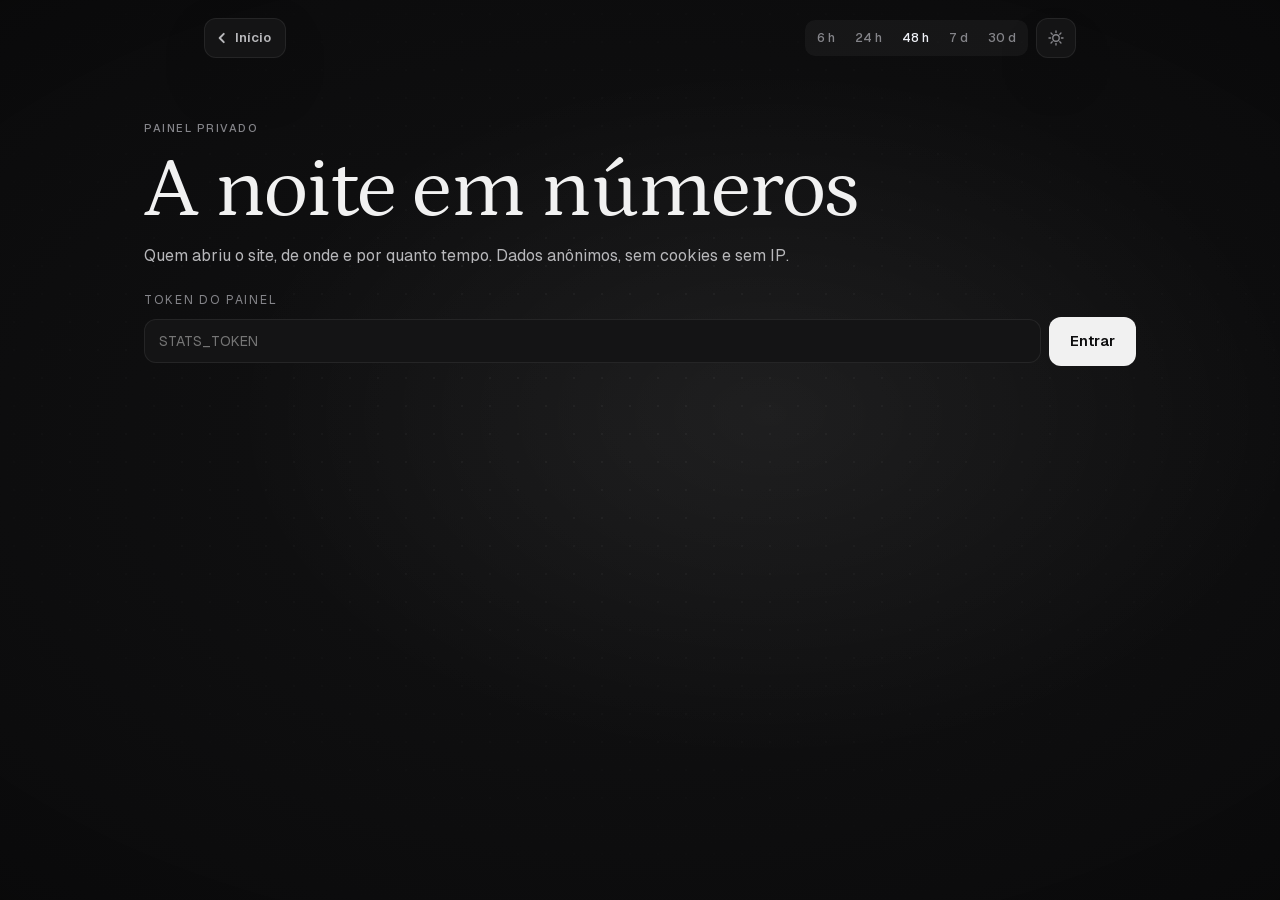
==== commit a62d68cd: "Tema escuro como padrão em todas as páginas - data-theme="dark" nas quatro páginas e theme-color neu" ====
--- a/site/analytics.html
+++ b/site/analytics.html
@@ -1,10 +1,10 @@
 <!doctype html>
-<html lang="pt-BR" data-theme="light">
+<html lang="pt-BR" data-theme="dark">
 <head>
 <meta charset="utf-8">
 <meta name="viewport" content="width=device-width,initial-scale=1,viewport-fit=cover">
 <meta name="robots" content="noindex, nofollow">
-<meta name="theme-color" content="#f1f1f2">
+<meta name="theme-color" content="#0b0b0c">
 <title>Analytics · Eleição 2026</title>
 <link rel="icon" href="data:image/svg+xml,%3Csvg xmlns=%27http://www.w3.org/2000/svg%27 viewBox=%270 0 32 32%27%3E%3Crect width=%2732%27 height=%2732%27 rx=%278%27 fill=%27%2307090d%27/%3E%3Cpath d=%27M4 16h12v12H4z%27 fill=%27%23ff4a5c%27/%3E%3Cpath d=%27M16 4h12v12H16z%27 fill=%27%234d8dff%27/%3E%3C/svg%3E">
 <script>try{var t=new URLSearchParams(location.search).get('theme')||localStorage.getItem('theme');if(t==='light'||t==='dark')document.documentElement.dataset.theme=t}catch(e){}</script>
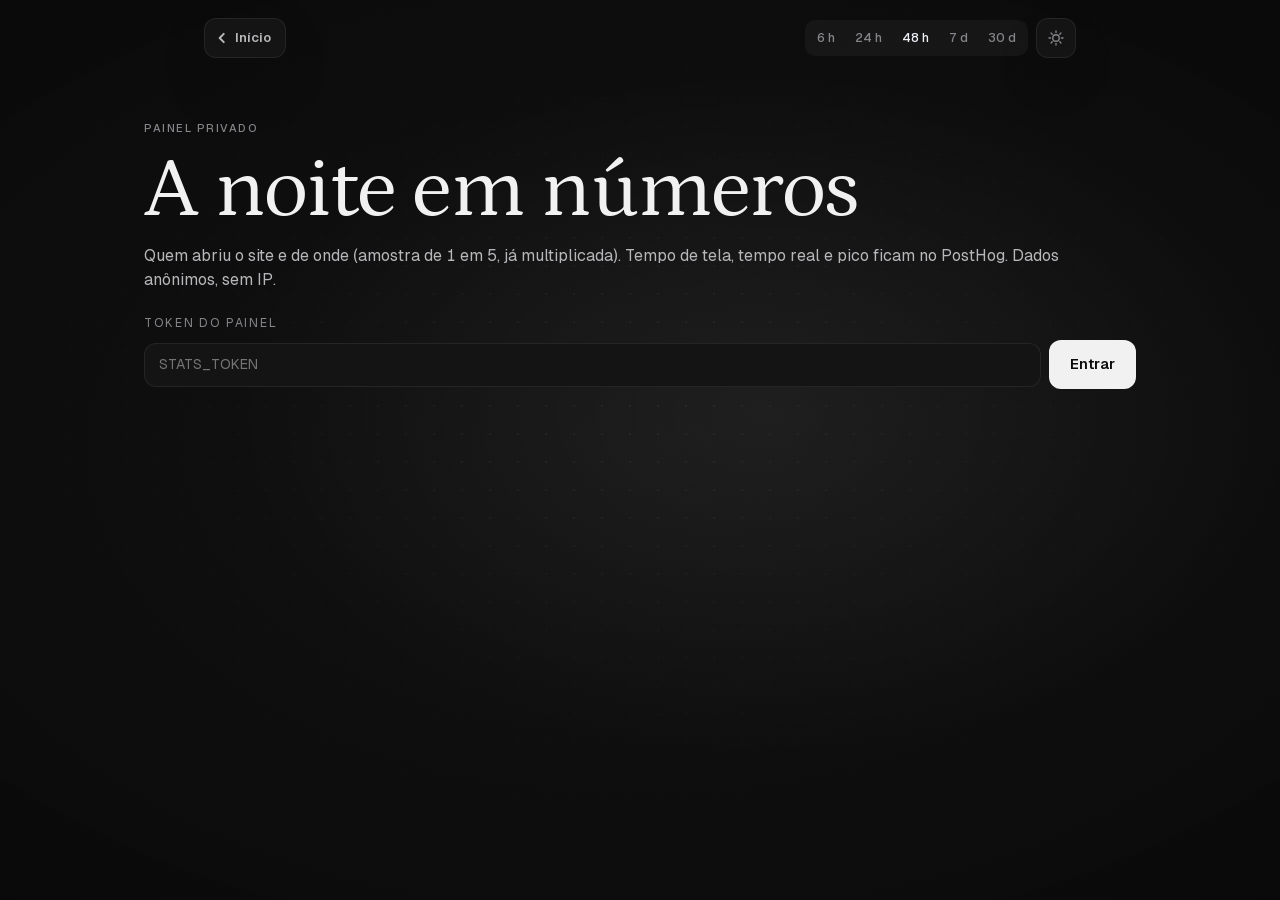
==== commit 96d0f512: "PostHog no modo econômico, coletor amostrado e ajustes do celular - PostHog (EU): snippet estático c" ====
--- a/site/analytics.html
+++ b/site/analytics.html
@@ -29,7 +29,7 @@
   <section class="pq-hero">
     <p class="eyebrow">Painel privado</p>
     <h1 id="anTitle">A noite em números</h1>
-    <p class="pq-lead" id="anSub">Quem abriu o site, de onde e por quanto tempo. Dados anônimos, sem cookies e sem IP.</p>
+    <p class="pq-lead" id="anSub">Quem abriu o site e de onde (amostra de 1 em 5, já multiplicada). Tempo de tela, tempo real e pico ficam no PostHog. Dados anônimos, sem IP.</p>
   </section>
 
   <form class="an-login" id="login" hidden>
@@ -43,7 +43,7 @@
     <section class="an-kpis" id="kpis"></section>
 
     <section class="an-block">
-      <h2>Pessoas ao mesmo tempo</h2>
+      <h2>Visitas ao longo do tempo</h2>
       <div class="an-chart" id="chart"></div>
     </section>
 
@@ -52,7 +52,7 @@
       <div class="an-block"><h2>TVs e origem</h2><div id="tvs"></div><div class="an-chips" id="sources"></div></div>
     </section>
 
-    <section class="an-block"><h2>Tempo de tela por estado</h2><div class="an-states" id="states"></div></section>
+    <section class="an-block"><h2>Visitas por estado</h2><div class="an-states" id="states"></div></section>
 
     <section class="an-two">
       <div class="an-block"><h2>Cidades que mais abriram</h2><div class="an-chips" id="cities"></div></div>
@@ -68,6 +68,8 @@
     </section>
   </div>
 </main>
+<script src="posthog-config.js"></script>
+<script src="posthog.js"></script>
 <script src="analytics.js"></script>
 </body>
 </html>
--- a/site/style.css
+++ b/site/style.css
@@ -441,8 +441,6 @@
   .evo svg { height: 56px; }
 
   /* card da cidade compacto (4 primeiros), expande com um toque */
-  .pin:not(.open) .cl:nth-of-type(n+6), .pin:not(.open) .cmp { display: none; }
-  .pin:not(.open)::after { content: "Toque para ver todos"; display: block; margin-top: 6px; font-size: 11px; color: var(--muted); }
   .pin { max-height: 62vh; }
 }
 @media (min-width: 901px) { .scrim { display: none; } }
@@ -579,11 +577,9 @@
 .soon-cta { margin-top: var(--s4); align-self: flex-start; }
 .soon-cta svg { width: 15px; height: 15px; }
 
-.score-toggle { display: none; border: 0; cursor: pointer; padding: 4px 9px; background: var(--surface-hi-2); color: var(--text); }
-.score-toggle svg { width: 12px; height: 12px; transition: transform .3s var(--ease); }
-.score.min .score-toggle svg { transform: rotate(180deg); }
+.score-grab { display: none; }
 @media (max-width: 900px) {
-  .score-toggle { display: inline-flex; }
+  .score .score-grab { display: block; margin: 6px 0 -6px; }
   .score.min { padding-bottom: var(--s3); }
   .score.min .rank, .score.min .prog, .score.min .meta, .score.min .lead, .score.min .vt, .score.min .won,
   .score.min .soon-count, .score.min .soon-cta, .score.min .soon-sub { display: none; }
@@ -605,3 +601,24 @@
 .score-top { flex-wrap: wrap; row-gap: var(--s2); }
 .score-top .eyebrow { flex: 0 1 auto; }
 .badges { flex-wrap: wrap; justify-content: flex-end; margin-left: auto; min-width: 0; }
+
+/* ---------- celular ---------- */
+@media (max-width: 900px) {
+  /* cartão do município: só o top 3 de candidatos, sem rodapé */
+  .pin .cl:nth-of-type(n+5), .tip .cl:nth-of-type(n+5), .pin .cmp, .tip .cmp { display: none; }
+  .pin .sub, .tip .sub { margin-bottom: 6px; }
+
+  /* painel de controles compacto: busca + ícones na primeira linha, seletores na segunda, legenda só quando expandido */
+  .controls { display: grid; grid-template-columns: minmax(0, 1fr) auto auto; gap: 8px; padding: 4px 10px 10px; }
+  .controls > .grab { grid-column: 1 / -1; }
+  .controls > .search { grid-column: 1; grid-row: 2; min-width: 0; }
+  .controls > .actions { display: contents; }
+  .controls .actions .btn { grid-row: 2; width: 42px; height: 42px; padding: 0; border-radius: var(--r-md); }
+  .controls .actions .btn span { display: none; }
+  .controls .actions .btn svg { width: 18px; height: 18px; }
+  .controls > .ctl-row:not(.actions) { grid-column: 1 / -1; grid-row: 3; flex-wrap: nowrap; gap: 8px; }
+  .controls > .ctl-row:not(.actions) .seg button { padding: 6px 9px; }
+  .controls #modeSeg button span { display: none; }
+  .controls > .ctl-extra { grid-column: 1 / -1; grid-row: 4; }
+  .controls .search input { height: 42px; }
+}
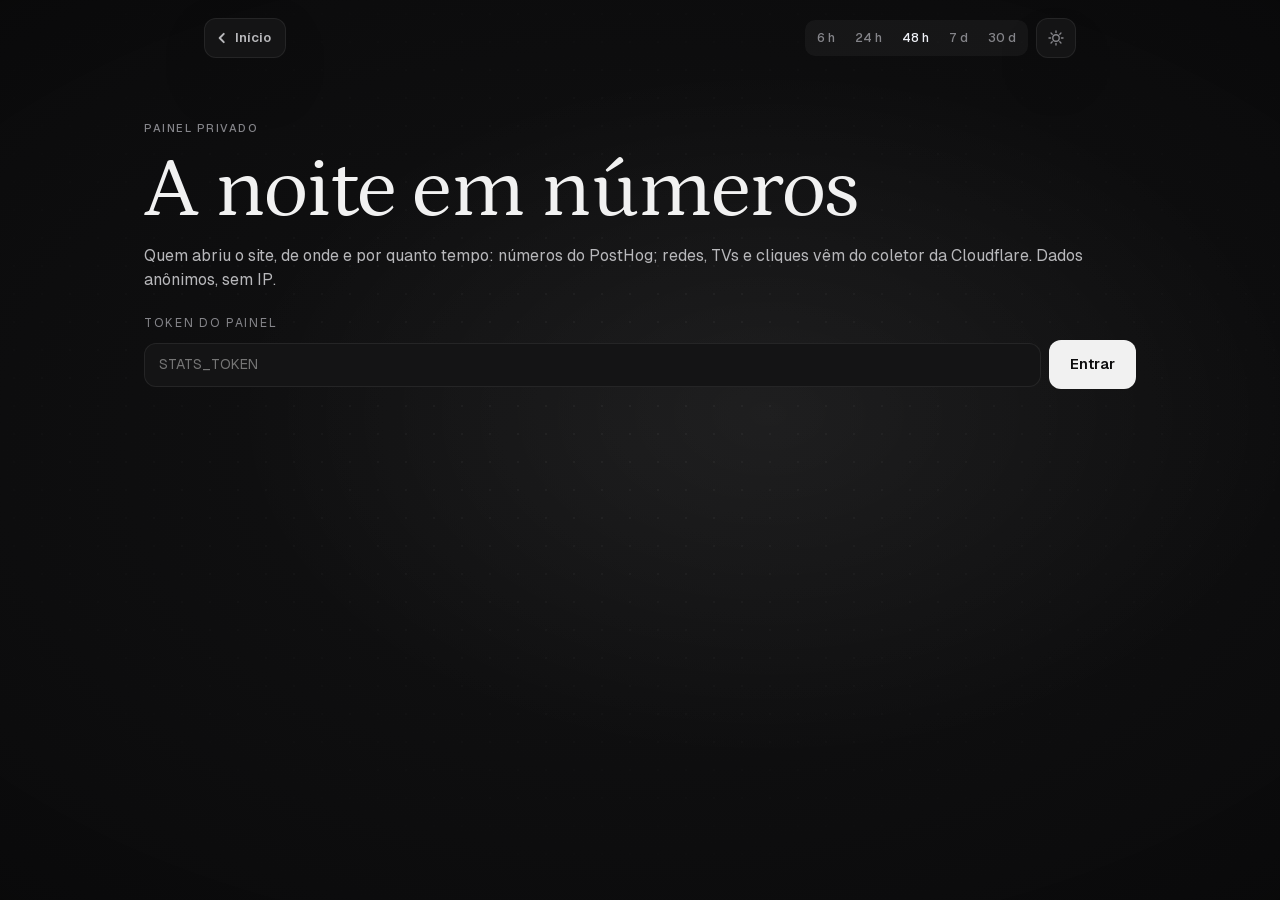
==== commit f1d19476: "Alças só de arrastar, painel com PostHog + Cloudflare sem amostragem, dados ao vivo em projeto própr" ====
--- a/site/analytics.html
+++ b/site/analytics.html
@@ -29,7 +29,7 @@
   <section class="pq-hero">
     <p class="eyebrow">Painel privado</p>
     <h1 id="anTitle">A noite em números</h1>
-    <p class="pq-lead" id="anSub">Quem abriu o site e de onde (amostra de 1 em 5, já multiplicada). Tempo de tela, tempo real e pico ficam no PostHog. Dados anônimos, sem IP.</p>
+    <p class="pq-lead" id="anSub">Quem abriu o site, de onde e por quanto tempo: números do PostHog; redes, TVs e cliques vêm do coletor da Cloudflare. Dados anônimos, sem IP.</p>
   </section>
 
   <form class="an-login" id="login" hidden>
@@ -43,7 +43,7 @@
     <section class="an-kpis" id="kpis"></section>
 
     <section class="an-block">
-      <h2>Visitas ao longo do tempo</h2>
+      <h2 id="chartTitle">Visitas ao longo do tempo</h2>
       <div class="an-chart" id="chart"></div>
     </section>
 
@@ -52,7 +52,7 @@
       <div class="an-block"><h2>TVs e origem</h2><div id="tvs"></div><div class="an-chips" id="sources"></div></div>
     </section>
 
-    <section class="an-block"><h2>Visitas por estado</h2><div class="an-states" id="states"></div></section>
+    <section class="an-block"><h2 id="statesTitle">Visitas por estado</h2><div class="an-states" id="states"></div></section>
 
     <section class="an-two">
       <div class="an-block"><h2>Cidades que mais abriram</h2><div class="an-chips" id="cities"></div></div>
--- a/site/style.css
+++ b/site/style.css
@@ -420,8 +420,8 @@
   .score.rank-open .rank-head { margin-bottom: var(--s2); }
 
   .controls { left: var(--gap); right: var(--gap); bottom: calc(var(--gap) + env(safe-area-inset-bottom)); width: auto; max-width: none; padding-top: 6px; }
-  .grab { display: block; align-self: center; width: 100%; height: 14px; padding: 0; background: none; border: 0; position: relative; touch-action: none; }
-  .grab::before { content: ""; position: absolute; left: 50%; top: 4px; width: 36px; height: 4px; margin-left: -18px; border-radius: 99px; background: var(--line-strong); }
+  .grab { display: block; align-self: center; width: 100%; height: 24px; cursor: grab; padding: 0; background: none; border: 0; position: relative; touch-action: none; }
+  .grab::before { content: ""; position: absolute; left: 50%; top: 9px; width: 36px; height: 4px; margin-left: -18px; border-radius: 99px; background: var(--line-strong); }
   .controls.collapsed .ctl-extra { grid-template-rows: 0fr; opacity: 0; }
   .ctl-row { flex-wrap: wrap; }
   .seg button { padding: 6px 10px; font-size: 12px; }
@@ -579,7 +579,7 @@
 
 .score-grab { display: none; }
 @media (max-width: 900px) {
-  .score .score-grab { display: block; margin: 6px 0 -6px; }
+  .score .score-grab { display: block; margin: 0 0 -10px; }
   .score.min { padding-bottom: var(--s3); }
   .score.min .rank, .score.min .prog, .score.min .meta, .score.min .lead, .score.min .vt, .score.min .won,
   .score.min .soon-count, .score.min .soon-cta, .score.min .soon-sub { display: none; }
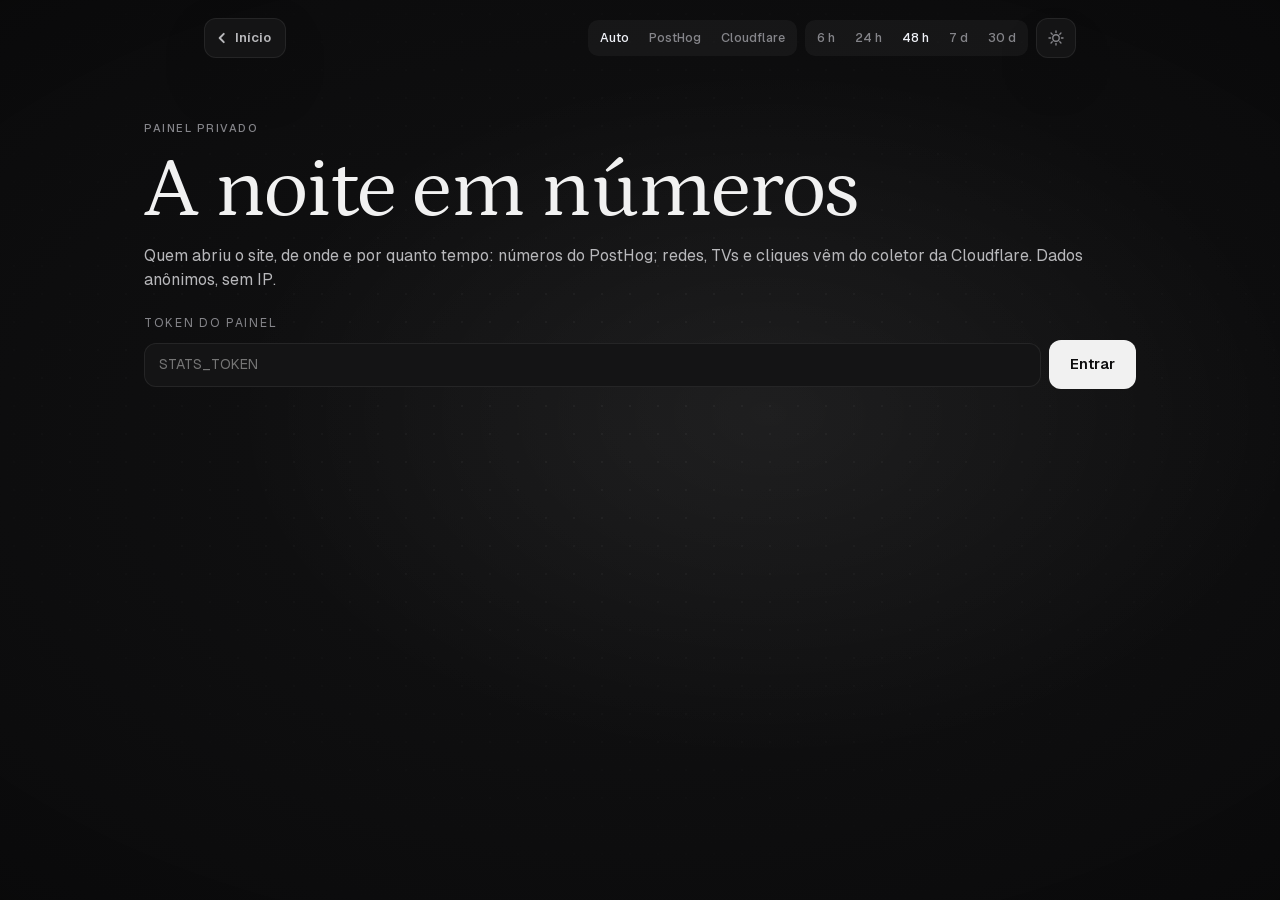
==== commit 2ba355fb: "Painel /analytics: seletor de fonte (Auto, PostHog, Cloudflare) para comparar os números Co-Authored" ====
--- a/site/analytics.html
+++ b/site/analytics.html
@@ -17,6 +17,7 @@
 <header class="pq-top an-top">
   <a class="back" href="index.html" aria-label="Voltar ao início"><svg viewBox="0 0 12 12" fill="none" stroke="currentColor" stroke-width="1.7" stroke-linecap="round" stroke-linejoin="round" aria-hidden="true"><path d="M7.5 2.5 4 6l3.5 3.5"/></svg><span>Início</span></a>
   <div class="an-tools">
+    <div class="seg range" id="src" role="group" aria-label="Fonte dos dados"><button data-s="auto" class="on" title="PostHog onde houver dados; senão Cloudflare">Auto</button><button data-s="ph">PostHog</button><button data-s="cf">Cloudflare</button></div>
     <div class="seg range" id="hours" role="group" aria-label="Período"><button data-h="6">6 h</button><button data-h="24">24 h</button><button data-h="48" class="on">48 h</button><button data-h="168">7 d</button><button data-h="720">30 d</button></div>
     <button class="theme-btn" id="themeBtn" type="button" aria-label="Alternar tema claro e escuro">
       <svg class="sun" viewBox="0 0 20 20" fill="none" stroke="currentColor" stroke-width="1.5" stroke-linecap="round" aria-hidden="true"><circle cx="10" cy="10" r="3.6"/><path d="M10 2.2v1.8M10 16v1.8M2.2 10H4M16 10h1.8M4.5 4.5l1.3 1.3M14.2 14.2l1.3 1.3M15.5 4.5l-1.3 1.3M5.8 14.2l-1.3 1.3"/></svg>
@@ -40,6 +41,7 @@
   </form>
 
   <div id="dash" hidden>
+    <p class="an-note" id="srcNote"></p>
     <section class="an-kpis" id="kpis"></section>
 
     <section class="an-block">
--- a/site/style.css
+++ b/site/style.css
@@ -438,7 +438,6 @@
   .scrim { position: fixed; inset: 0; z-index: 24; background: var(--scrim); opacity: 0; pointer-events: none; transition: opacity .4s; }
   .scrim.on { opacity: 1; pointer-events: auto; }
   .foot { display: none; }
-  .evo svg { height: 56px; }
 
   /* card da cidade compacto (4 primeiros), expande com um toque */
   .pin { max-height: 62vh; }
@@ -608,17 +607,51 @@
   .pin .cl:nth-of-type(n+5), .tip .cl:nth-of-type(n+5), .pin .cmp, .tip .cmp { display: none; }
   .pin .sub, .tip .sub { margin-bottom: 6px; }
 
-  /* painel de controles compacto: busca + ícones na primeira linha, seletores na segunda, legenda só quando expandido */
+  /* painel de controles: recolhido = busca + ícones e seletores sem texto; expandido = nomes, legenda e linha do tempo */
   .controls { display: grid; grid-template-columns: minmax(0, 1fr) auto auto; gap: 8px; padding: 4px 10px 10px; }
   .controls > .grab { grid-column: 1 / -1; }
   .controls > .search { grid-column: 1; grid-row: 2; min-width: 0; }
   .controls > .actions { display: contents; }
   .controls .actions .btn { grid-row: 2; width: 42px; height: 42px; padding: 0; border-radius: var(--r-md); }
-  .controls .actions .btn span { display: none; }
   .controls .actions .btn svg { width: 18px; height: 18px; }
+  .controls.collapsed .actions .btn span, .controls.collapsed #modeSeg button span { display: none; }
   .controls > .ctl-row:not(.actions) { grid-column: 1 / -1; grid-row: 3; flex-wrap: nowrap; gap: 8px; }
   .controls > .ctl-row:not(.actions) .seg button { padding: 6px 9px; }
-  .controls #modeSeg button span { display: none; }
   .controls > .ctl-extra { grid-column: 1 / -1; grid-row: 4; }
   .controls .search input { height: 42px; }
-}
+  .controls:not(.collapsed) { grid-template-columns: 1fr 1fr; }
+  .controls:not(.collapsed) > .search { grid-column: 1 / -1; }
+  .controls:not(.collapsed) .actions .btn { grid-row: 6; width: auto; height: 38px; padding: 0 14px; font-size: 13px; }
+  .controls:not(.collapsed) > .ctl-row:not(.actions) { flex-wrap: wrap; }
+  .controls > .evo { grid-column: 1 / -1; grid-row: 5; padding: 8px 2px 0; border-top: 1px solid var(--line); }
+  .controls.collapsed > .evo { display: none; }
+  .controls .evo-head { margin-bottom: 0; }
+  .controls .evo #spark { height: 68px; }
+  .controls .evo .mini { height: 26px; padding: 0 10px 0 8px; }
+  .controls .evo-head { min-height: 26px; }
+  .controls .lg-note, .controls .legend.r1 .chip { display: none; }
+  .controls .evo-foot { margin-top: 0; }
+  .controls .evo-lg { display: none; }
+
+  /* placar recolhido: bem menor (fotos, números e selos reduzidos) */
+  .score.min { padding: 8px 12px 6px; }
+  .score.min .score-top { margin-bottom: 4px; gap: 6px; }
+  .score.min .pill { font-size: 10px; padding: 3px 9px 3px 8px; }
+  .score.min .ph { width: 24px; height: 24px; border-width: 1.5px; }
+  .score.min .cand { grid-template-columns: 24px 1fr; column-gap: 8px; }
+  .score.min .cand.flavio { grid-template-columns: 1fr 24px; }
+  .score.min .who .nm { font-size: 12px; }
+  .score.min .who small { display: none; }
+  .score.min .pc { font-size: calc(26px * var(--num-k)); margin-top: 2px; }
+  .score.min .split { margin-top: 6px; height: 4px; }
+  .score.min .score-grab { margin: 0 0 -14px; }
+}
+
+@media (max-width: 900px) {
+  /* o gesto de arrastar vertical é tratado em JS no painel inteiro; rolagem horizontal e listas internas continuam nativas */
+  .score, .controls { touch-action: pan-x; }
+  .rank-wrap { touch-action: pan-y; }
+  .controls input { touch-action: manipulation; }
+}
+
+@media (max-width: 900px) { .score.is-soon .score-grab { display: none; } }
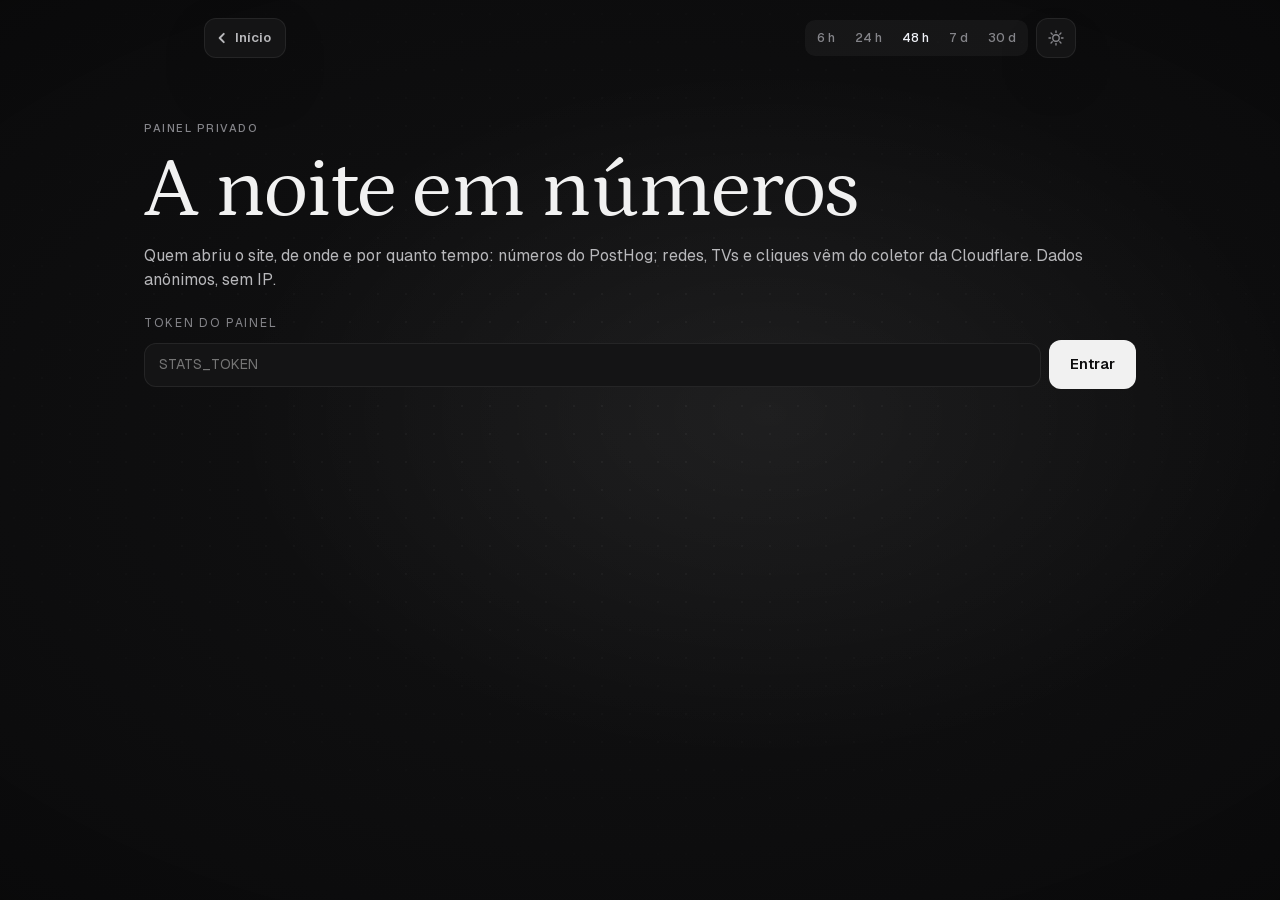
==== commit 2327a5fd: "Analytics unificado (Cloudflare + PostHog), KPIs de presença e nova imagem de compartilhamento - /ap" ====
--- a/site/analytics.html
+++ b/site/analytics.html
@@ -17,7 +17,6 @@
 <header class="pq-top an-top">
   <a class="back" href="index.html" aria-label="Voltar ao início"><svg viewBox="0 0 12 12" fill="none" stroke="currentColor" stroke-width="1.7" stroke-linecap="round" stroke-linejoin="round" aria-hidden="true"><path d="M7.5 2.5 4 6l3.5 3.5"/></svg><span>Início</span></a>
   <div class="an-tools">
-    <div class="seg range" id="src" role="group" aria-label="Fonte dos dados"><button data-s="auto" class="on" title="PostHog onde houver dados; senão Cloudflare">Auto</button><button data-s="ph">PostHog</button><button data-s="cf">Cloudflare</button></div>
     <div class="seg range" id="hours" role="group" aria-label="Período"><button data-h="6">6 h</button><button data-h="24">24 h</button><button data-h="48" class="on">48 h</button><button data-h="168">7 d</button><button data-h="720">30 d</button></div>
     <button class="theme-btn" id="themeBtn" type="button" aria-label="Alternar tema claro e escuro">
       <svg class="sun" viewBox="0 0 20 20" fill="none" stroke="currentColor" stroke-width="1.5" stroke-linecap="round" aria-hidden="true"><circle cx="10" cy="10" r="3.6"/><path d="M10 2.2v1.8M10 16v1.8M2.2 10H4M16 10h1.8M4.5 4.5l1.3 1.3M14.2 14.2l1.3 1.3M15.5 4.5l-1.3 1.3M5.8 14.2l-1.3 1.3"/></svg>
@@ -45,7 +44,7 @@
     <section class="an-kpis" id="kpis"></section>
 
     <section class="an-block">
-      <h2 id="chartTitle">Visitas ao longo do tempo</h2>
+      <h2 id="chartTitle">Pessoas ao mesmo tempo</h2>
       <div class="an-chart" id="chart"></div>
     </section>
 
@@ -70,8 +69,6 @@
     </section>
   </div>
 </main>
-<script src="posthog-config.js"></script>
-<script src="posthog.js"></script>
 <script src="analytics.js"></script>
 </body>
 </html>
--- a/site/pages.css
+++ b/site/pages.css
@@ -119,11 +119,18 @@
 .an-login label { width: 100%; font-size: 12px; letter-spacing: .14em; text-transform: uppercase; color: var(--muted); }
 .an-login input { flex: 1 1 240px; height: 44px; padding: 0 14px; border-radius: var(--r-md); border: 1px solid var(--line); background: var(--panel-solid); color: var(--text); font: inherit; }
 .an-err { width: 100%; font-size: 13px; color: var(--lula); min-height: 1em; }
-.an-kpis { margin-top: clamp(24px, 5vh, 48px); display: grid; grid-template-columns: repeat(5, minmax(0, 1fr)); gap: var(--s3); }
+.an-kpis { margin-top: clamp(24px, 5vh, 48px); display: grid; grid-template-columns: repeat(4, minmax(0, 1fr)); gap: var(--s3); }
 .an-kpi { padding: var(--s4); border-radius: var(--r-lg); background: var(--panel-solid); border: 1px solid var(--line); box-shadow: var(--shadow-panel); display: flex; flex-direction: column; gap: 2px; }
-.an-kpi b { font-family: var(--num); font-weight: var(--num-w); font-size: calc(clamp(30px, 3.6vw, 44px) * var(--num-k)); letter-spacing: var(--num-ls); line-height: 1; font-variant-numeric: lining-nums; }
-.an-kpi span { font-size: 13px; font-weight: 600; margin-top: 6px; }
+.an-kpi.key { padding: var(--s4) var(--s4) 18px; border-color: var(--line-strong); }
+.an-kpi b { font-family: var(--num); font-weight: var(--num-w); font-size: calc(clamp(34px, 4.4vw, 56px) * var(--num-k)); letter-spacing: var(--num-ls); line-height: 1; font-variant-numeric: lining-nums; display: inline-flex; align-items: center; gap: 10px; }
+.an-kpi span { font-size: 13px; font-weight: 600; margin-top: 8px; }
 .an-kpi small { font-size: 12px; color: var(--muted); }
+.an-kpi.live b::before { content: ""; width: 10px; height: 10px; border-radius: 50%; background: #2fbf71; box-shadow: 0 0 0 0 rgba(47, 191, 113, .6); animation: livepulse 1.8s ease-out infinite; flex: none; }
+@keyframes livepulse { 70% { box-shadow: 0 0 0 10px rgba(47, 191, 113, 0); } 100% { box-shadow: 0 0 0 0 rgba(47, 191, 113, 0); } }
+.an-minor { grid-column: 1 / -1; display: grid; grid-template-columns: repeat(4, minmax(0, 1fr)); gap: var(--s3); padding: 2px 4px 0; }
+.an-minor div { display: flex; flex-direction: column; padding: var(--s2) var(--s3); border-left: 2px solid var(--line); }
+.an-minor b { font-family: var(--num); font-weight: var(--num-w); font-size: calc(24px * var(--num-k)); letter-spacing: var(--num-ls); line-height: 1.1; font-variant-numeric: lining-nums; }
+.an-minor span { font-size: 12px; color: var(--muted); }
 .an-block { margin-top: var(--s5); padding: var(--s4) var(--s4) var(--s5); border-radius: var(--r-lg); background: var(--panel-solid); border: 1px solid var(--line); }
 .an-block h2 { font-family: var(--num); font-weight: var(--title-w); font-size: calc(22px * var(--num-k)); letter-spacing: var(--title-ls); margin-bottom: var(--s3); }
 .an-block h3 { font-size: 11px; letter-spacing: .14em; text-transform: uppercase; color: var(--muted); font-weight: 500; margin: var(--s3) 0 var(--s2); }
@@ -150,7 +157,7 @@
 .an-two-nums span { font-weight: 600; font-size: 14px; } .an-two-nums small { display: block; color: var(--muted); font-size: 12px; }
 .an-note { margin-top: var(--s3); font-size: 12px; color: var(--muted); line-height: 1.5; }
 @media (max-width: 800px) {
-  .an-kpis { grid-template-columns: repeat(2, 1fr); } .an-kpi:first-child { grid-column: 1 / -1; }
+  .an-kpis { grid-template-columns: repeat(2, 1fr); } .an-minor { grid-template-columns: repeat(2, 1fr); }
   .an-two { grid-template-columns: 1fr; gap: 0; } .an-states { grid-template-columns: 1fr; }
   .an-grp { grid-template-columns: 1fr; gap: 0; } .an-grp .gn { padding: 0; }
   .an-top .seg button { padding: 6px 8px; }
